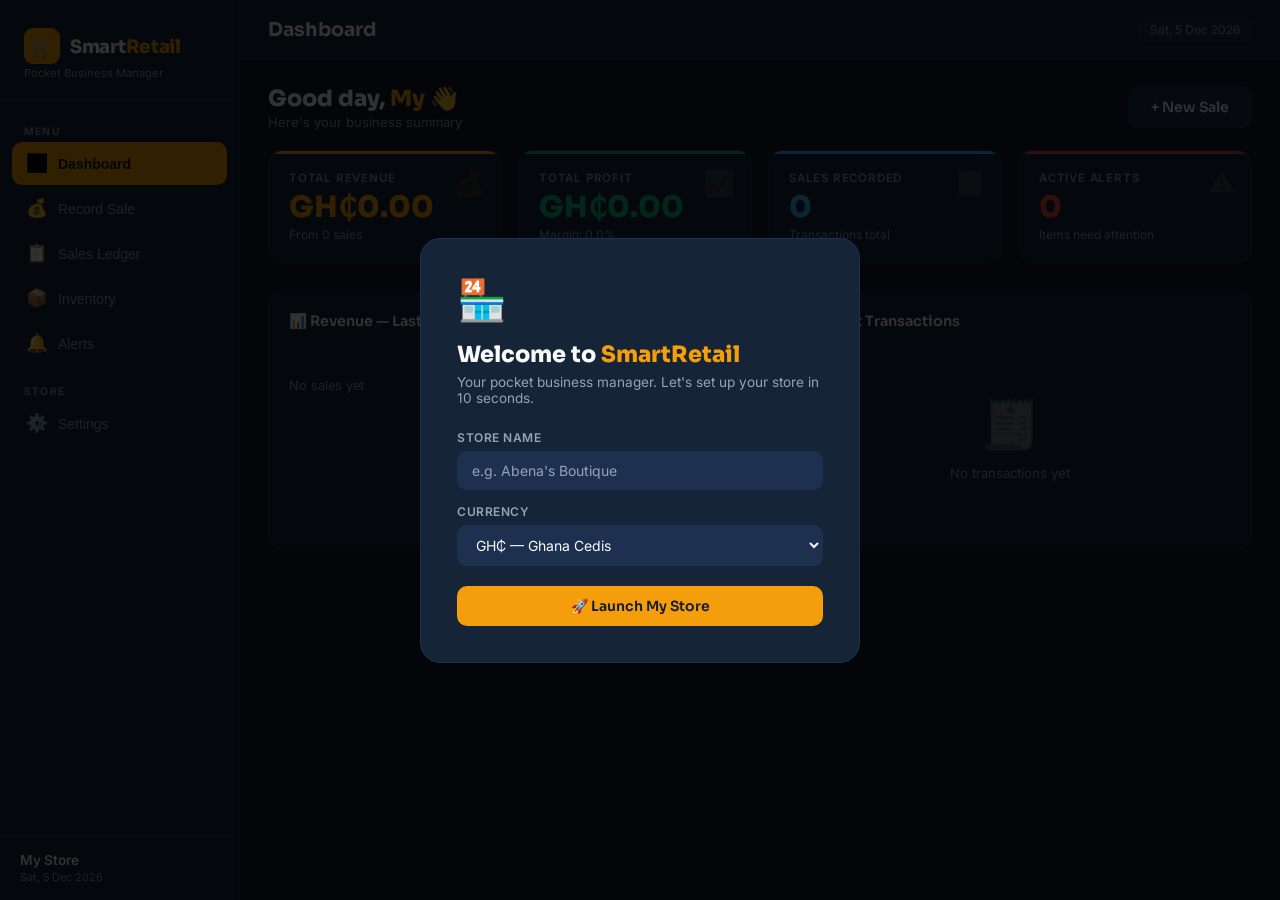
==== index.html @ a76d68d2 "first commit" ====
<!DOCTYPE html>
<html lang="en">
<head>
<meta charset="UTF-8"/>
<meta name="viewport" content="width=device-width, initial-scale=1.0"/>
<title>SmartRetail — Your Pocket Business Manager</title>
<link rel="preconnect" href="https://fonts.googleapis.com"/>
<link href="https://fonts.googleapis.com/css2?family=Sora:wght@400;600;700;800&family=Inter:wght@400;500;600&display=swap" rel="stylesheet"/>
<style>
  *,*::before,*::after{box-sizing:border-box;margin:0;padding:0}
  :root{
    --navy:#0F1B2D;
    --navy-2:#162438;
    --navy-3:#1E3050;
    --amber:#F59E0B;
    --amber-light:#FDE68A;
    --emerald:#10B981;
    --emerald-bg:#D1FAE5;
    --coral:#EF4444;
    --coral-bg:#FEE2E2;
    --sky:#38BDF8;
    --white:#F8FAFC;
    --muted:#94A3B8;
    --border:#1E3050;
    --card:#162438;
    --radius:14px;
    --shadow:0 4px 24px rgba(0,0,0,0.35);
    --transition:0.2s ease;
  }
  html{font-size:16px;scroll-behavior:smooth}
  body{
    background:var(--navy);
    color:var(--white);
    font-family:'Inter',sans-serif;
    display:flex;
    min-height:100vh;
    overflow-x:hidden;
  }

  /* ── SIDEBAR ── */
  #sidebar{
    width:240px;
    min-height:100vh;
    background:var(--navy-2);
    border-right:1px solid var(--border);
    display:flex;
    flex-direction:column;
    position:fixed;
    top:0;left:0;
    z-index:100;
    transition:transform var(--transition);
  }
  .brand{
    padding:28px 24px 20px;
    border-bottom:1px solid var(--border);
  }
  .brand-logo{
    display:flex;align-items:center;gap:10px;
  }
  .brand-icon{
    width:36px;height:36px;
    background:var(--amber);
    border-radius:9px;
    display:flex;align-items:center;justify-content:center;
    font-size:18px;
  }
  .brand-name{
    font-family:'Sora',sans-serif;
    font-weight:800;font-size:1.15rem;
    letter-spacing:-0.3px;
  }
  .brand-name span{color:var(--amber);}
  .brand-tagline{font-size:0.7rem;color:var(--muted);margin-top:2px;}

  nav{padding:16px 12px;flex:1;}
  .nav-label{
    font-size:0.65rem;font-weight:600;letter-spacing:1.2px;
    color:var(--muted);text-transform:uppercase;
    padding:8px 12px 4px;
  }
  .nav-item{
    display:flex;align-items:center;gap:12px;
    padding:11px 14px;border-radius:10px;
    font-size:0.875rem;font-weight:500;
    color:var(--muted);cursor:pointer;
    transition:background var(--transition),color var(--transition);
    margin-bottom:2px;
    border:none;background:none;width:100%;text-align:left;
  }
  .nav-item:hover{background:var(--navy-3);color:var(--white);}
  .nav-item.active{background:var(--amber);color:var(--navy);font-weight:600;}
  .nav-item.active .nav-icon{filter:brightness(0);}
  .nav-icon{font-size:1.1rem;width:20px;text-align:center;}

  .sidebar-footer{
    padding:16px 20px;border-top:1px solid var(--border);
    font-size:0.75rem;color:var(--muted);
  }
  .store-name-display{
    font-weight:600;color:var(--white);font-size:0.85rem;
    white-space:nowrap;overflow:hidden;text-overflow:ellipsis;
  }

  /* ── MAIN CONTENT ── */
  #main{
    margin-left:240px;
    flex:1;
    min-height:100vh;
    display:flex;flex-direction:column;
  }
  header{
    background:var(--navy-2);
    border-bottom:1px solid var(--border);
    padding:16px 28px;
    display:flex;align-items:center;justify-content:space-between;
    position:sticky;top:0;z-index:50;
  }
  .page-title{
    font-family:'Sora',sans-serif;
    font-size:1.2rem;font-weight:700;
  }
  .header-actions{display:flex;gap:12px;align-items:center;}
  .date-badge{
    background:var(--navy-3);border-radius:8px;
    padding:6px 12px;font-size:0.75rem;color:var(--muted);
  }
  #hamburger{display:none;background:none;border:none;cursor:pointer;color:var(--white);font-size:1.4rem;}

  main{padding:24px 28px;flex:1;}

  /* ── SECTIONS ── */
  .section{display:none;}
  .section.active{display:block;}

  /* ── DASHBOARD CARDS ── */
  .cards-grid{
    display:grid;
    grid-template-columns:repeat(auto-fit,minmax(200px,1fr));
    gap:16px;margin-bottom:28px;
  }
  .metric-card{
    background:var(--card);
    border:1px solid var(--border);
    border-radius:var(--radius);
    padding:20px;
    position:relative;overflow:hidden;
    transition:transform var(--transition),box-shadow var(--transition);
  }
  .metric-card:hover{transform:translateY(-2px);box-shadow:var(--shadow);}
  .metric-card::before{
    content:'';position:absolute;top:0;left:0;right:0;height:3px;
  }
  .metric-card.revenue::before{background:var(--amber);}
  .metric-card.profit::before{background:var(--emerald);}
  .metric-card.alerts::before{background:var(--coral);}
  .metric-card.sales-count::before{background:var(--sky);}
  .metric-label{
    font-size:0.72rem;font-weight:600;letter-spacing:0.8px;
    text-transform:uppercase;color:var(--muted);margin-bottom:8px;
  }
  .metric-value{
    font-family:'Sora',sans-serif;
    font-size:1.85rem;font-weight:800;
    line-height:1;margin-bottom:4px;
  }
  .metric-card.revenue .metric-value{color:var(--amber);}
  .metric-card.profit .metric-value{color:var(--emerald);}
  .metric-card.alerts .metric-value{color:var(--coral);}
  .metric-card.sales-count .metric-value{color:var(--sky);}
  .metric-sub{font-size:0.75rem;color:var(--muted);}
  .metric-icon{
    position:absolute;right:16px;top:16px;
    font-size:1.6rem;opacity:0.15;
  }

  /* Ticker animation */
  @keyframes countUp{from{transform:translateY(8px);opacity:0;}to{transform:translateY(0);opacity:1;}}
  .tick{animation:countUp 0.4s ease forwards;}

  /* ── QUICK STATS ROW ── */
  .stats-row{
    display:grid;grid-template-columns:1fr 1fr;gap:16px;margin-bottom:28px;
  }
  .chart-card{
    background:var(--card);border:1px solid var(--border);
    border-radius:var(--radius);padding:20px;
  }
  .chart-title{
    font-family:'Sora',sans-serif;font-size:0.9rem;font-weight:600;
    margin-bottom:16px;
  }

  /* Mini bar chart */
  .bar-chart{display:flex;align-items:flex-end;gap:6px;height:80px;}
  .bar{
    flex:1;border-radius:4px 4px 0 0;
    background:var(--amber);opacity:0.7;
    transition:height 0.5s ease,opacity var(--transition);
    min-height:4px;cursor:pointer;
    position:relative;
  }
  .bar:hover{opacity:1;}
  .bar-label{font-size:0.6rem;color:var(--muted);text-align:center;margin-top:4px;}

  /* Recent sales mini list */
  .recent-item{
    display:flex;justify-content:space-between;align-items:center;
    padding:8px 0;border-bottom:1px solid var(--border);
    font-size:0.82rem;
  }
  .recent-item:last-child{border-bottom:none;}
  .recent-name{font-weight:500;}
  .recent-profit{color:var(--emerald);font-weight:600;}
  .recent-time{color:var(--muted);font-size:0.72rem;}

  /* ── FORMS ── */
  .form-card{
    background:var(--card);border:1px solid var(--border);
    border-radius:var(--radius);padding:24px;
    margin-bottom:24px;
  }
  .form-card h2{
    font-family:'Sora',sans-serif;font-size:1rem;font-weight:700;
    margin-bottom:4px;
  }
  .form-card p.form-desc{color:var(--muted);font-size:0.8rem;margin-bottom:20px;}

  .form-grid{
    display:grid;grid-template-columns:repeat(auto-fit,minmax(180px,1fr));gap:14px;
  }
  .form-group{display:flex;flex-direction:column;gap:6px;}
  .form-group label{
    font-size:0.75rem;font-weight:600;color:var(--muted);
    text-transform:uppercase;letter-spacing:0.5px;
  }
  .form-group input,.form-group select{
    background:var(--navy-3);
    border:1px solid var(--border);
    border-radius:9px;
    padding:10px 14px;
    color:var(--white);
    font-family:'Inter',sans-serif;font-size:0.875rem;
    outline:none;
    transition:border-color var(--transition),box-shadow var(--transition);
  }
  .form-group input:focus,.form-group select:focus{
    border-color:var(--amber);
    box-shadow:0 0 0 3px rgba(245,158,11,0.15);
  }
  .form-group input::placeholder{color:var(--muted);}

  .profit-preview{
    background:var(--navy-3);border:1px dashed var(--border);
    border-radius:9px;padding:12px 16px;
    display:flex;gap:20px;flex-wrap:wrap;
    margin-top:14px;font-size:0.8rem;
  }
  .preview-item span{font-weight:700;color:var(--emerald);}
  .preview-item.loss span{color:var(--coral);}

  .btn{
    display:inline-flex;align-items:center;gap:8px;
    padding:11px 22px;border-radius:10px;
    font-family:'Sora',sans-serif;font-size:0.875rem;font-weight:600;
    cursor:pointer;border:none;transition:all var(--transition);
  }
  .btn-primary{background:var(--amber);color:var(--navy);}
  .btn-primary:hover{background:#FBBF24;transform:translateY(-1px);box-shadow:0 4px 16px rgba(245,158,11,0.4);}
  .btn-secondary{background:var(--navy-3);color:var(--white);border:1px solid var(--border);}
  .btn-secondary:hover{background:var(--border);}
  .btn-danger{background:transparent;color:var(--coral);border:1px solid var(--coral);padding:6px 12px;font-size:0.75rem;}
  .btn-danger:hover{background:var(--coral-bg);color:#B91C1C;}

  .form-actions{margin-top:18px;display:flex;gap:10px;flex-wrap:wrap;}

  /* ── SALES TABLE ── */
  .table-wrap{overflow-x:auto;border-radius:var(--radius);border:1px solid var(--border);}
  table{width:100%;border-collapse:collapse;font-size:0.82rem;}
  thead{background:var(--navy-3);}
  th{
    padding:12px 14px;text-align:left;
    font-size:0.7rem;font-weight:600;letter-spacing:0.8px;
    text-transform:uppercase;color:var(--muted);
    white-space:nowrap;
  }
  td{padding:11px 14px;border-top:1px solid var(--border);}
  tbody tr{transition:background var(--transition);}
  tbody tr:hover{background:var(--navy-3);}
  .badge{
    display:inline-flex;align-items:center;gap:4px;
    padding:3px 9px;border-radius:99px;font-size:0.7rem;font-weight:600;
  }
  .badge-profit{background:var(--emerald-bg);color:#065F46;}
  .badge-loss{background:var(--coral-bg);color:#991B1B;}
  .badge-low{background:var(--coral-bg);color:#991B1B;}
  .badge-ok{background:var(--emerald-bg);color:#065F46;}
  .badge-near{background:#FEF3C7;color:#92400E;}

  /* ── INVENTORY ── */
  .inventory-grid{
    display:grid;grid-template-columns:repeat(auto-fill,minmax(260px,1fr));
    gap:14px;
  }
  .inv-card{
    background:var(--card);border:1px solid var(--border);
    border-radius:var(--radius);padding:18px;
    transition:transform var(--transition),box-shadow var(--transition);
    position:relative;
  }
  .inv-card:hover{transform:translateY(-2px);box-shadow:var(--shadow);}
  .inv-card.low-stock{border-color:var(--coral);background:#1A1215;}
  .inv-card.near-expiry{border-color:#F59E0B;background:#1A1610;}
  .inv-header{display:flex;justify-content:space-between;align-items:flex-start;margin-bottom:12px;}
  .inv-name{font-family:'Sora',sans-serif;font-weight:700;font-size:0.95rem;}
  .inv-category{
    font-size:0.68rem;color:var(--muted);background:var(--navy-3);
    padding:2px 8px;border-radius:99px;margin-top:3px;display:inline-block;
  }
  .inv-stats{display:grid;grid-template-columns:1fr 1fr;gap:8px;margin-bottom:12px;}
  .inv-stat{background:var(--navy-3);border-radius:8px;padding:8px 10px;}
  .inv-stat-label{font-size:0.65rem;color:var(--muted);margin-bottom:2px;}
  .inv-stat-value{font-weight:600;font-size:0.88rem;}
  .stock-bar-wrap{margin-bottom:10px;}
  .stock-bar-label{display:flex;justify-content:space-between;font-size:0.7rem;color:var(--muted);margin-bottom:4px;}
  .stock-bar-bg{background:var(--navy-3);border-radius:99px;height:6px;overflow:hidden;}
  .stock-bar-fill{height:100%;border-radius:99px;transition:width 0.5s ease;}
  .inv-actions{display:flex;gap:8px;margin-top:8px;}
  .btn-restock{
    flex:1;padding:7px;border-radius:8px;
    background:var(--navy-3);border:1px solid var(--border);
    color:var(--white);font-size:0.78rem;font-weight:600;
    cursor:pointer;transition:background var(--transition);font-family:'Inter',sans-serif;
  }
  .btn-restock:hover{background:var(--amber);color:var(--navy);}

  /* ── ALERTS SECTION ── */
  .alert-item{
    display:flex;align-items:flex-start;gap:14px;
    background:var(--card);border:1px solid var(--border);
    border-radius:var(--radius);padding:16px;margin-bottom:10px;
    border-left:4px solid var(--coral);
    transition:transform var(--transition);
  }
  .alert-item:hover{transform:translateX(4px);}
  .alert-item.warning{border-left-color:var(--amber);}
  .alert-icon{font-size:1.4rem;margin-top:2px;}
  .alert-title{font-weight:600;font-size:0.9rem;margin-bottom:2px;}
  .alert-desc{font-size:0.8rem;color:var(--muted);}
  .alert-time{font-size:0.7rem;color:var(--muted);margin-top:4px;}

  /* ── EMPTY STATES ── */
  .empty{
    text-align:center;padding:48px 20px;color:var(--muted);
  }
  .empty-icon{font-size:3rem;margin-bottom:12px;opacity:0.4;}
  .empty-title{font-family:'Sora',sans-serif;font-size:1rem;font-weight:600;color:var(--white);margin-bottom:6px;}
  .empty-desc{font-size:0.82rem;}

  /* ── TOAST ── */
  #toast{
    position:fixed;bottom:24px;right:24px;z-index:999;
    display:flex;flex-direction:column;gap:8px;
  }
  .toast-item{
    background:var(--navy-2);border:1px solid var(--border);
    border-radius:10px;padding:12px 18px;
    display:flex;align-items:center;gap:10px;
    font-size:0.82rem;box-shadow:var(--shadow);
    animation:slideIn 0.3s ease;
    min-width:260px;
  }
  .toast-item.success{border-left:3px solid var(--emerald);}
  .toast-item.error{border-left:3px solid var(--coral);}
  .toast-item.warn{border-left:3px solid var(--amber);}
  @keyframes slideIn{from{transform:translateX(100%);opacity:0;}to{transform:translateX(0);opacity:1;}}
  @keyframes fadeOut{from{opacity:1;}to{opacity:0;transform:translateX(100%);}}

  /* ── SETTINGS ── */
  .settings-group{
    background:var(--card);border:1px solid var(--border);
    border-radius:var(--radius);padding:20px;margin-bottom:16px;
  }
  .settings-group h3{
    font-family:'Sora',sans-serif;font-weight:600;font-size:0.9rem;
    margin-bottom:14px;padding-bottom:10px;border-bottom:1px solid var(--border);
  }

  /* Section title */
  .section-header{
    display:flex;justify-content:space-between;align-items:center;
    margin-bottom:20px;
  }
  .section-title{
    font-family:'Sora',sans-serif;font-size:1.4rem;font-weight:800;
  }
  .section-title span{color:var(--amber);}

  /* ── MOBILE NAV ── */
  #mobile-nav{
    display:none;
    position:fixed;bottom:0;left:0;right:0;
    background:var(--navy-2);border-top:1px solid var(--border);
    z-index:100;
    flex-direction:row;
    padding:8px 0 env(safe-area-inset-bottom,8px);
  }
  .mobile-nav-item{
    flex:1;display:flex;flex-direction:column;align-items:center;
    gap:3px;padding:6px 4px;cursor:pointer;
    color:var(--muted);font-size:0.6rem;font-weight:600;
    text-transform:uppercase;letter-spacing:0.5px;
    transition:color var(--transition);border:none;background:none;
  }
  .mobile-nav-item .m-icon{font-size:1.2rem;}
  .mobile-nav-item.active{color:var(--amber);}

  /* ── OVERLAY ── */
  #overlay{
    display:none;position:fixed;inset:0;
    background:rgba(0,0,0,0.6);z-index:90;
  }

  /* ── RESPONSIVE ── */
  @media(max-width:768px){
    #sidebar{transform:translateX(-100%);}
    #sidebar.open{transform:translateX(0);}
    #main{margin-left:0;}
    header{padding:14px 16px;}
    main{padding:16px;padding-bottom:80px;}
    #hamburger{display:block;}
    #mobile-nav{display:flex;}
    .stats-row{grid-template-columns:1fr;}
    .cards-grid{grid-template-columns:1fr 1fr;}
    #overlay.show{display:block;}
  }
  @media(max-width:480px){
    .cards-grid{grid-template-columns:1fr;}
  }

  /* Store setup modal */
  #setup-modal{
    display:none;position:fixed;inset:0;
    background:rgba(0,0,0,0.8);z-index:200;
    align-items:center;justify-content:center;
  }
  #setup-modal.show{display:flex;}
  .modal-box{
    background:var(--navy-2);border:1px solid var(--border);
    border-radius:20px;padding:36px;max-width:440px;width:90%;
  }
  .modal-box h2{
    font-family:'Sora',sans-serif;font-size:1.4rem;font-weight:800;
    margin-bottom:6px;
  }
  .modal-box p{color:var(--muted);font-size:0.85rem;margin-bottom:24px;}
  .modal-logo{font-size:2.5rem;margin-bottom:16px;}
</style>
</head>
<body>

<!-- SETUP MODAL -->
<div id="setup-modal" class="show" role="dialog" aria-modal="true" aria-labelledby="setup-title">
  <div class="modal-box">
    <div class="modal-logo">🏪</div>
    <h2 id="setup-title">Welcome to <span style="color:var(--amber)">SmartRetail</span></h2>
    <p>Your pocket business manager. Let's set up your store in 10 seconds.</p>
    <div class="form-group" style="margin-bottom:14px;">
      <label for="store-name-input">Store Name</label>
      <input type="text" id="store-name-input" placeholder="e.g. Abena's Boutique" maxlength="40"/>
    </div>
    <div class="form-group" style="margin-bottom:20px;">
      <label for="currency-select">Currency</label>
      <select id="currency-select">
        <option value="GH₵">GH₵ — Ghana Cedis</option>
        <option value="₦">₦ — Nigerian Naira</option>
        <option value="KES">KES — Kenyan Shilling</option>
        <option value="R">R — South African Rand</option>
        <option value="$">$ — US Dollar</option>
        <option value="€">€ — Euro</option>
        <option value="£">£ — British Pound</option>
      </select>
    </div>
    <button class="btn btn-primary" onclick="setupStore()" style="width:100%;justify-content:center;">
      🚀 Launch My Store
    </button>
  </div>
</div>

<!-- SIDEBAR -->
<aside id="sidebar" role="navigation" aria-label="Main navigation">
  <div class="brand">
    <div class="brand-logo">
      <div class="brand-icon">🛒</div>
      <div>
        <div class="brand-name">Smart<span>Retail</span></div>
      </div>
    </div>
    <div class="brand-tagline">Pocket Business Manager</div>
  </div>
  <nav>
    <div class="nav-label">Menu</div>
    <button class="nav-item active" onclick="showSection('dashboard',this)">
      <span class="nav-icon">📊</span> Dashboard
    </button>
    <button class="nav-item" onclick="showSection('sales',this)">
      <span class="nav-icon">💰</span> Record Sale
    </button>
    <button class="nav-item" onclick="showSection('ledger',this)">
      <span class="nav-icon">📋</span> Sales Ledger
    </button>
    <button class="nav-item" onclick="showSection('inventory',this)">
      <span class="nav-icon">📦</span> Inventory
    </button>
    <button class="nav-item" onclick="showSection('alerts',this)">
      <span class="nav-icon">🔔</span> Alerts <span id="alert-badge" style="margin-left:auto;background:var(--coral);color:#fff;font-size:0.65rem;padding:1px 6px;border-radius:99px;display:none;"></span>
    </button>
    <div class="nav-label" style="margin-top:12px;">Store</div>
    <button class="nav-item" onclick="showSection('settings',this)">
      <span class="nav-icon">⚙️</span> Settings
    </button>
  </nav>
  <div class="sidebar-footer">
    <div class="store-name-display" id="sidebar-store-name">My Store</div>
    <div style="font-size:0.68rem;margin-top:2px;" id="sidebar-date"></div>
  </div>
</aside>

<!-- OVERLAY (mobile) -->
<div id="overlay" onclick="closeSidebar()"></div>

<!-- MAIN -->
<div id="main">
  <header>
    <div style="display:flex;align-items:center;gap:14px;">
      <button id="hamburger" onclick="toggleSidebar()" aria-label="Toggle menu">☰</button>
      <div class="page-title" id="page-title">Dashboard</div>
    </div>
    <div class="header-actions">
      <div class="date-badge" id="header-date"></div>
    </div>
  </header>

  <main>

    <!-- ═══ DASHBOARD ═══ -->
    <section id="sec-dashboard" class="section active">
      <div class="section-header">
        <div>
          <div class="section-title">Good day, <span id="greeting-name">Boss</span> 👋</div>
          <div style="color:var(--muted);font-size:0.82rem;margin-top:2px;">Here's your business summary</div>
        </div>
        <button class="btn btn-secondary" onclick="showSection('sales',document.querySelector('[onclick*=sales]'))">+ New Sale</button>
      </div>

      <div class="cards-grid">
        <div class="metric-card revenue">
          <div class="metric-icon">💰</div>
          <div class="metric-label">Total Revenue</div>
          <div class="metric-value" id="dash-revenue">GH₵0.00</div>
          <div class="metric-sub" id="dash-revenue-sub">From 0 sales today</div>
        </div>
        <div class="metric-card profit">
          <div class="metric-icon">📈</div>
          <div class="metric-label">Total Profit</div>
          <div class="metric-value" id="dash-profit">GH₵0.00</div>
          <div class="metric-sub" id="dash-profit-sub">Margin: 0%</div>
        </div>
        <div class="metric-card sales-count">
          <div class="metric-icon">🧾</div>
          <div class="metric-label">Sales Recorded</div>
          <div class="metric-value" id="dash-sales-count">0</div>
          <div class="metric-sub">Transactions total</div>
        </div>
        <div class="metric-card alerts">
          <div class="metric-icon">⚠️</div>
          <div class="metric-label">Active Alerts</div>
          <div class="metric-value" id="dash-alerts-count">0</div>
          <div class="metric-sub">Items need attention</div>
        </div>
      </div>

      <div class="stats-row">
        <div class="chart-card">
          <div class="chart-title">📊 Revenue — Last 7 Sales</div>
          <div class="bar-chart" id="mini-chart">
            <div style="color:var(--muted);font-size:0.8rem;align-self:center;">No sales yet</div>
          </div>
          <div id="mini-chart-labels" style="display:flex;gap:6px;margin-top:4px;"></div>
        </div>
        <div class="chart-card">
          <div class="chart-title">🕐 Recent Transactions</div>
          <div id="recent-list">
            <div class="empty"><div class="empty-icon">🧾</div><div class="empty-desc">No transactions yet</div></div>
          </div>
        </div>
      </div>
    </section>

    <!-- ═══ RECORD SALE ═══ -->
    <section id="sec-sales" class="section">
      <div class="section-header">
        <div class="section-title">Record a <span>Sale</span></div>
      </div>

      <div class="form-card">
        <h2>New Sale Entry</h2>
        <p class="form-desc">Fill in the details below. Profit is calculated automatically.</p>
        <div class="form-grid">
          <div class="form-group">
            <label for="s-product">Product Name *</label>
            <input type="text" id="s-product" placeholder="e.g. Men's Polo Shirt"/>
          </div>
          <div class="form-group">
            <label for="s-category">Category</label>
            <select id="s-category">
              <option value="General">General</option>
              <option value="Clothing">Clothing</option>
              <option value="Food & Drinks">Food & Drinks</option>
              <option value="Electronics">Electronics</option>
              <option value="Beauty">Beauty</option>
              <option value="Household">Household</option>
              <option value="Accessories">Accessories</option>
              <option value="Other">Other</option>
            </select>
          </div>
          <div class="form-group">
            <label for="s-qty">Quantity Sold *</label>
            <input type="number" id="s-qty" placeholder="e.g. 2" min="1"/>
          </div>
          <div class="form-group">
            <label for="s-cost">Unit Cost Price *</label>
            <input type="number" id="s-cost" placeholder="What you paid" min="0" step="0.01" oninput="updatePreview()"/>
          </div>
          <div class="form-group">
            <label for="s-sell">Unit Selling Price *</label>
            <input type="number" id="s-sell" placeholder="What customer pays" min="0" step="0.01" oninput="updatePreview()"/>
          </div>
          <div class="form-group">
            <label for="s-customer">Customer (optional)</label>
            <input type="text" id="s-customer" placeholder="e.g. Walk-in / Kofi A."/>
          </div>
        </div>

        <div class="profit-preview" id="profit-preview">
          <div class="preview-item">Revenue: <span id="prev-revenue">—</span></div>
          <div class="preview-item">Cost: <span id="prev-cost" style="color:var(--coral)">—</span></div>
          <div class="preview-item" id="prev-profit-wrap">Profit: <span id="prev-profit">—</span></div>
          <div class="preview-item">Margin: <span id="prev-margin">—</span></div>
        </div>

        <div class="form-actions">
          <button class="btn btn-primary" onclick="recordSale()">💾 Record Sale</button>
          <button class="btn btn-secondary" onclick="clearSaleForm()">Clear</button>
        </div>
      </div>
    </section>

    <!-- ═══ LEDGER ═══ -->
    <section id="sec-ledger" class="section">
      <div class="section-header">
        <div class="section-title">Sales <span>Ledger</span></div>
        <div style="display:flex;gap:8px;">
          <button class="btn btn-secondary" onclick="exportCSV()" style="font-size:0.78rem;padding:8px 14px;">⬇ Export CSV</button>
          <button class="btn btn-danger" onclick="clearAllSales()">🗑 Clear All</button>
        </div>
      </div>
      <div class="table-wrap">
        <table>
          <thead>
            <tr>
              <th>#</th>
              <th>Product</th>
              <th>Category</th>
              <th>Qty</th>
              <th>Unit Cost</th>
              <th>Sell Price</th>
              <th>Revenue</th>
              <th>Profit</th>
              <th>Customer</th>
              <th>Date & Time</th>
              <th></th>
            </tr>
          </thead>
          <tbody id="ledger-body">
            <tr><td colspan="11"><div class="empty"><div class="empty-icon">📋</div><div class="empty-title">No sales yet</div><div class="empty-desc">Record your first sale to see it here.</div></div></td></tr>
          </tbody>
        </table>
      </div>
    </section>

    <!-- ═══ INVENTORY ═══ -->
    <section id="sec-inventory" class="section">
      <div class="section-header">
        <div class="section-title">Inventory <span>Manager</span></div>
      </div>

      <div class="form-card">
        <h2>Add / Update Item</h2>
        <p class="form-desc">Track your stock levels and get alerts when items run low.</p>
        <div class="form-grid">
          <div class="form-group">
            <label for="i-name">Product Name *</label>
            <input type="text" id="i-name" placeholder="e.g. Ankara Fabric"/>
          </div>
          <div class="form-group">
            <label for="i-category">Category</label>
            <select id="i-category">
              <option value="General">General</option>
              <option value="Clothing">Clothing</option>
              <option value="Food & Drinks">Food & Drinks</option>
              <option value="Electronics">Electronics</option>
              <option value="Beauty">Beauty</option>
              <option value="Household">Household</option>
              <option value="Accessories">Accessories</option>
              <option value="Other">Other</option>
            </select>
          </div>
          <div class="form-group">
            <label for="i-qty">Current Stock (units) *</label>
            <input type="number" id="i-qty" placeholder="e.g. 50" min="0"/>
          </div>
          <div class="form-group">
            <label for="i-threshold">Low Stock Alert At *</label>
            <input type="number" id="i-threshold" placeholder="e.g. 5" min="1"/>
          </div>
          <div class="form-group">
            <label for="i-cost">Cost Price</label>
            <input type="number" id="i-cost" placeholder="Per unit" min="0" step="0.01"/>
          </div>
          <div class="form-group">
            <label for="i-expiry">Expiry Date (optional)</label>
            <input type="date" id="i-expiry"/>
          </div>
        </div>
        <div class="form-actions">
          <button class="btn btn-primary" onclick="addInventoryItem()">📦 Add to Inventory</button>
          <button class="btn btn-secondary" onclick="clearInvForm()">Clear</button>
        </div>
      </div>

      <div class="section-header" style="margin-top:4px;">
        <div style="font-size:0.85rem;color:var(--muted);" id="inv-count-label">0 items tracked</div>
        <div style="display:flex;gap:8px;">
          <button class="btn btn-secondary" style="font-size:0.75rem;padding:7px 12px;" onclick="filterInv('all')">All</button>
          <button class="btn btn-secondary" style="font-size:0.75rem;padding:7px 12px;" onclick="filterInv('low')">⚠ Low Stock</button>
        </div>
      </div>

      <div class="inventory-grid" id="inventory-grid">
        <div class="empty" style="grid-column:1/-1">
          <div class="empty-icon">📦</div>
          <div class="empty-title">Inventory is empty</div>
          <div class="empty-desc">Add your first product above.</div>
        </div>
      </div>
    </section>

    <!-- ═══ ALERTS ═══ -->
    <section id="sec-alerts" class="section">
      <div class="section-header">
        <div class="section-title">Smart <span>Alerts</span></div>
        <button class="btn btn-secondary" style="font-size:0.78rem;padding:8px 14px;" onclick="dismissAllAlerts()">Dismiss All</button>
      </div>
      <div id="alerts-list">
        <div class="empty">
          <div class="empty-icon">✅</div>
          <div class="empty-title">All Clear!</div>
          <div class="empty-desc">No alerts right now. Your inventory is healthy.</div>
        </div>
      </div>
    </section>

    <!-- ═══ SETTINGS ═══ -->
    <section id="sec-settings" class="section">
      <div class="section-header">
        <div class="section-title">Store <span>Settings</span></div>
      </div>
      <div class="settings-group">
        <h3>🏪 Store Profile</h3>
        <div class="form-grid">
          <div class="form-group">
            <label for="set-store-name">Store Name</label>
            <input type="text" id="set-store-name" placeholder="Your Store Name"/>
          </div>
          <div class="form-group">
            <label for="set-currency">Currency</label>
            <select id="set-currency">
              <option value="GH₵">GH₵ — Ghana Cedis</option>
              <option value="₦">₦ — Nigerian Naira</option>
              <option value="KES">KES — Kenyan Shilling</option>
              <option value="R">R — South African Rand</option>
              <option value="$">$ — US Dollar</option>
              <option value="€">€ — Euro</option>
              <option value="£">£ — British Pound</option>
            </select>
          </div>
        </div>
        <div class="form-actions">
          <button class="btn btn-primary" onclick="saveSettings()">Save Settings</button>
        </div>
      </div>
      <div class="settings-group">
        <h3>⚠️ Danger Zone</h3>
        <p style="font-size:0.82rem;color:var(--muted);margin-bottom:14px;">These actions cannot be undone.</p>
        <div style="display:flex;gap:10px;flex-wrap:wrap;">
          <button class="btn btn-danger" onclick="clearAllSales()">🗑 Delete All Sales</button>
          <button class="btn btn-danger" onclick="clearAllInventory()">🗑 Delete All Inventory</button>
          <button class="btn btn-danger" onclick="resetAll()">💣 Full Reset</button>
        </div>
      </div>
      <div class="settings-group">
        <h3>ℹ️ About SmartRetail</h3>
        <p style="font-size:0.82rem;color:var(--muted);">SmartRetail v1.0 — Built for African entrepreneurs. All data stored locally on your device using browser localStorage. No internet required after first load.</p>
      </div>
    </section>

  </main>
</div>

<!-- MOBILE NAV -->
<nav id="mobile-nav" aria-label="Mobile navigation">
  <button class="mobile-nav-item active" onclick="showSection('dashboard',this);setMobileActive(this)">
    <span class="m-icon">📊</span>Home
  </button>
  <button class="mobile-nav-item" onclick="showSection('sales',this);setMobileActive(this)">
    <span class="m-icon">💰</span>Sale
  </button>
  <button class="mobile-nav-item" onclick="showSection('inventory',this);setMobileActive(this)">
    <span class="m-icon">📦</span>Stock
  </button>
  <button class="mobile-nav-item" onclick="showSection('alerts',this);setMobileActive(this)">
    <span class="m-icon">🔔</span>Alerts
  </button>
  <button class="mobile-nav-item" onclick="showSection('settings',this);setMobileActive(this)">
    <span class="m-icon">⚙️</span>Settings
  </button>
</nav>

<!-- TOAST CONTAINER -->
<div id="toast" aria-live="polite"></div>

<script>
// ═══════════════════════════════════════════════
//  STATE
// ═══════════════════════════════════════════════
let sales = [];
let inventory = [];
let settings = { storeName:'My Store', currency:'GH₵' };
let dismissedAlerts = [];

// ═══════════════════════════════════════════════
//  INIT
// ═══════════════════════════════════════════════
function init(){
  const saved = localStorage.getItem('smartretail_settings');
  if(saved){
    settings = JSON.parse(saved);
    document.getElementById('setup-modal').classList.remove('show');
  }
  const savedSales = localStorage.getItem('smartretail_sales');
  if(savedSales) sales = JSON.parse(savedSales);
  const savedInv = localStorage.getItem('smartretail_inventory');
  if(savedInv) inventory = JSON.parse(savedInv);
  const savedDA = localStorage.getItem('smartretail_dismissed');
  if(savedDA) dismissedAlerts = JSON.parse(savedDA);

  updateDateDisplay();
  applySettings();
  refreshDashboard();
  renderLedger();
  renderInventory();
  renderAlerts();
}

function updateDateDisplay(){
  const now = new Date();
  const opts = {weekday:'short',year:'numeric',month:'short',day:'numeric'};
  const str = now.toLocaleDateString('en-GB',opts);
  document.getElementById('header-date').textContent = str;
  document.getElementById('sidebar-date').textContent = str;
}

function applySettings(){
  document.getElementById('sidebar-store-name').textContent = settings.storeName;
  document.getElementById('greeting-name').textContent = settings.storeName.split(' ')[0];
  document.getElementById('set-store-name').value = settings.storeName;
  document.getElementById('set-currency').value = settings.currency;
}

// ═══════════════════════════════════════════════
//  SETUP
// ═══════════════════════════════════════════════
function setupStore(){
  const name = document.getElementById('store-name-input').value.trim();
  const curr = document.getElementById('currency-select').value;
  if(!name){ toast('Please enter your store name','error'); return; }
  settings = { storeName: name, currency: curr };
  saveSettings(true);
  document.getElementById('setup-modal').classList.remove('show');
  applySettings();
  refreshDashboard();
  toast(`Welcome to SmartRetail, ${name}! 🎉`,'success');
}

// ═══════════════════════════════════════════════
//  NAVIGATION
// ═══════════════════════════════════════════════
const sectionNames = {
  dashboard:'Dashboard',sales:'Record Sale',ledger:'Sales Ledger',
  inventory:'Inventory',alerts:'Alerts',settings:'Settings'
};

function showSection(id, btn){
  document.querySelectorAll('.section').forEach(s=>s.classList.remove('active'));
  document.getElementById('sec-'+id).classList.add('active');
  document.querySelectorAll('#sidebar .nav-item').forEach(i=>i.classList.remove('active'));
  document.getElementById('page-title').textContent = sectionNames[id]||id;
  // highlight sidebar
  const sidebtns = document.querySelectorAll('#sidebar .nav-item');
  sidebtns.forEach(b=>{
    if(b.getAttribute('onclick')&&b.getAttribute('onclick').includes("'"+id+"'")) b.classList.add('active');
  });
  closeSidebar();
  if(id==='ledger') renderLedger();
  if(id==='alerts') renderAlerts();
}

function setMobileActive(btn){
  document.querySelectorAll('.mobile-nav-item').forEach(b=>b.classList.remove('active'));
  btn.classList.add('active');
}

function toggleSidebar(){
  document.getElementById('sidebar').classList.toggle('open');
  document.getElementById('overlay').classList.toggle('show');
}
function closeSidebar(){
  document.getElementById('sidebar').classList.remove('open');
  document.getElementById('overlay').classList.remove('show');
}

// ═══════════════════════════════════════════════
//  SALES
// ═══════════════════════════════════════════════
function recordSale(){
  const product = document.getElementById('s-product').value.trim();
  const category = document.getElementById('s-category').value;
  const qty = parseFloat(document.getElementById('s-qty').value);
  const cost = parseFloat(document.getElementById('s-cost').value);
  const sell = parseFloat(document.getElementById('s-sell').value);
  const customer = document.getElementById('s-customer').value.trim()||'Walk-in';

  if(!product){ toast('Please enter a product name','error'); return; }
  if(!qty||qty<1){ toast('Quantity must be at least 1','error'); return; }
  if(isNaN(cost)||cost<0){ toast('Enter a valid cost price','error'); return; }
  if(isNaN(sell)||sell<0){ toast('Enter a valid selling price','error'); return; }

  const revenue = sell * qty;
  const totalCost = cost * qty;
  const profit = revenue - totalCost;

  const sale = {
    id: Date.now(),
    product, category, qty, cost, sell, revenue, totalCost, profit, customer,
    timestamp: new Date().toISOString()
  };

  sales.unshift(sale);
  saveData();

  // Deduct from inventory if tracked
  const invIdx = inventory.findIndex(i=>i.name.toLowerCase()===product.toLowerCase());
  if(invIdx>-1){
    inventory[invIdx].qty = Math.max(0, inventory[invIdx].qty - qty);
    saveData();
  }

  clearSaleForm();
  refreshDashboard();
  renderAlerts();

  const sym = settings.currency;
  toast(`Sale recorded! Revenue: ${sym}${revenue.toFixed(2)} | Profit: ${sym}${profit.toFixed(2)}`,'success');
  showSection('dashboard', null);
}

function updatePreview(){
  const qty = parseFloat(document.getElementById('s-qty').value)||1;
  const cost = parseFloat(document.getElementById('s-cost').value)||0;
  const sell = parseFloat(document.getElementById('s-sell').value)||0;
  const sym = settings.currency;
  const revenue = sell*qty;
  const totalCost = cost*qty;
  const profit = revenue - totalCost;
  const margin = revenue>0?((profit/revenue)*100):0;

  document.getElementById('prev-revenue').textContent = sym+revenue.toFixed(2);
  document.getElementById('prev-cost').textContent = sym+totalCost.toFixed(2);
  document.getElementById('prev-profit').textContent = sym+profit.toFixed(2);
  document.getElementById('prev-profit').style.color = profit>=0?'var(--emerald)':'var(--coral)';
  document.getElementById('prev-margin').textContent = margin.toFixed(1)+'%';
  document.getElementById('prev-margin').style.color = margin>=0?'var(--emerald)':'var(--coral)';
}

function clearSaleForm(){
  ['s-product','s-qty','s-cost','s-sell','s-customer'].forEach(id=>{
    document.getElementById(id).value='';
  });
  document.getElementById('s-category').value='General';
  document.getElementById('prev-revenue').textContent='—';
  document.getElementById('prev-cost').textContent='—';
  document.getElementById('prev-profit').textContent='—';
  document.getElementById('prev-margin').textContent='—';
}

// ═══════════════════════════════════════════════
//  DASHBOARD
// ═══════════════════════════════════════════════
function refreshDashboard(){
  const sym = settings.currency;
  const totalRev = sales.reduce((a,s)=>a+s.revenue,0);
  const totalProfit = sales.reduce((a,s)=>a+s.profit,0);
  const margin = totalRev>0?(totalProfit/totalRev*100):0;
  const alertCount = getAlerts().length;

  animateValue('dash-revenue', sym+totalRev.toFixed(2));
  animateValue('dash-profit', sym+totalProfit.toFixed(2));
  animateValue('dash-sales-count', sales.length);
  animateValue('dash-alerts-count', alertCount);

  document.getElementById('dash-revenue-sub').textContent = `From ${sales.length} sale${sales.length!==1?'s':''}`;
  document.getElementById('dash-profit-sub').textContent = `Margin: ${margin.toFixed(1)}%`;

  // Alert badge
  const badge = document.getElementById('alert-badge');
  if(alertCount>0){ badge.style.display='inline'; badge.textContent=alertCount; }
  else { badge.style.display='none'; }

  renderMiniChart();
  renderRecentList();
}

function animateValue(id, val){
  const el = document.getElementById(id);
  el.classList.remove('tick');
  void el.offsetWidth;
  el.textContent = val;
  el.classList.add('tick');
}

function renderMiniChart(){
  const chart = document.getElementById('mini-chart');
  const labels = document.getElementById('mini-chart-labels');
  const last7 = sales.slice(0,7).reverse();
  if(last7.length===0){
    chart.innerHTML='<div style="color:var(--muted);font-size:0.8rem;align-self:center;">No sales yet</div>';
    labels.innerHTML='';
    return;
  }
  const maxRev = Math.max(...last7.map(s=>s.revenue));
  chart.innerHTML='';
  labels.innerHTML='';
  last7.forEach((s,i)=>{
    const pct = maxRev>0?(s.revenue/maxRev*100):10;
    const bar = document.createElement('div');
    bar.className='bar';
    bar.style.height=pct+'%';
    bar.style.background = s.profit>=0?'var(--amber)':'var(--coral)';
    bar.title=`${s.product}: ${settings.currency}${s.revenue.toFixed(2)}`;
    chart.appendChild(bar);
    const lbl = document.createElement('div');
    lbl.className='bar-label';
    lbl.style.flex='1';
    lbl.style.fontSize='0.6rem';
    lbl.style.color='var(--muted)';
    lbl.style.textAlign='center';
    lbl.textContent=s.product.slice(0,4);
    labels.appendChild(lbl);
  });
}

function renderRecentList(){
  const el = document.getElementById('recent-list');
  const sym = settings.currency;
  if(sales.length===0){
    el.innerHTML='<div class="empty"><div class="empty-icon">🧾</div><div class="empty-desc">No transactions yet</div></div>';
    return;
  }
  el.innerHTML = sales.slice(0,5).map(s=>{
    const d = new Date(s.timestamp);
    const time = d.toLocaleTimeString([],{hour:'2-digit',minute:'2-digit'});
    return `<div class="recent-item">
      <div><div class="recent-name">${esc(s.product)}</div><div class="recent-time">${time} · ${s.qty} unit${s.qty!==1?'s':''}</div></div>
      <div class="recent-profit" style="color:${s.profit>=0?'var(--emerald)':'var(--coral)'}">${sym}${s.profit.toFixed(2)}</div>
    </div>`;
  }).join('');
}

// ═══════════════════════════════════════════════
//  LEDGER
// ═══════════════════════════════════════════════
function renderLedger(){
  const tbody = document.getElementById('ledger-body');
  const sym = settings.currency;
  if(sales.length===0){
    tbody.innerHTML='<tr><td colspan="11"><div class="empty"><div class="empty-icon">📋</div><div class="empty-title">No sales yet</div><div class="empty-desc">Record your first sale to see it here.</div></div></td></tr>';
    return;
  }
  tbody.innerHTML = sales.map((s,i)=>{
    const d = new Date(s.timestamp);
    const dateStr = d.toLocaleDateString('en-GB',{day:'2-digit',month:'short'});
    const timeStr = d.toLocaleTimeString([],{hour:'2-digit',minute:'2-digit'});
    const profClass = s.profit>=0?'badge-profit':'badge-loss';
    return `<tr>
      <td style="color:var(--muted)">${sales.length-i}</td>
      <td><strong>${esc(s.product)}</strong></td>
      <td><span style="font-size:0.72rem;color:var(--muted)">${esc(s.category)}</span></td>
      <td>${s.qty}</td>
      <td>${sym}${s.cost.toFixed(2)}</td>
      <td>${sym}${s.sell.toFixed(2)}</td>
      <td style="color:var(--amber);font-weight:600">${sym}${s.revenue.toFixed(2)}</td>
      <td><span class="badge ${profClass}">${s.profit>=0?'▲':'▼'} ${sym}${Math.abs(s.profit).toFixed(2)}</span></td>
      <td style="color:var(--muted)">${esc(s.customer)}</td>
      <td style="color:var(--muted);white-space:nowrap">${dateStr} ${timeStr}</td>
      <td><button class="btn btn-danger" onclick="deleteSale(${s.id})">✕</button></td>
    </tr>`;
  }).join('');
}

function deleteSale(id){
  sales = sales.filter(s=>s.id!==id);
  saveData(); refreshDashboard(); renderLedger(); renderAlerts();
  toast('Sale removed','warn');
}

function clearAllSales(){
  if(!confirm('Delete ALL sales records? This cannot be undone.')) return;
  sales=[];saveData();refreshDashboard();renderLedger();renderAlerts();
  toast('All sales cleared','warn');
}

function exportCSV(){
  if(sales.length===0){ toast('No sales to export','error'); return; }
  const sym = settings.currency;
  const header = ['#','Product','Category','Qty','Unit Cost','Sell Price','Revenue','Profit','Customer','Date'].join(',');
  const rows = sales.map((s,i)=>[
    sales.length-i, `"${s.product}"`, `"${s.category}"`, s.qty,
    s.cost.toFixed(2), s.sell.toFixed(2), s.revenue.toFixed(2),
    s.profit.toFixed(2), `"${s.customer}"`,
    new Date(s.timestamp).toLocaleString()
  ].join(','));
  const csv = [header,...rows].join('\n');
  const blob = new Blob([csv],{type:'text/csv'});
  const url = URL.createObjectURL(blob);
  const a = document.createElement('a');
  a.href=url; a.download=`${settings.storeName.replace(/\s+/g,'_')}_sales.csv`;
  a.click(); URL.revokeObjectURL(url);
  toast('CSV exported!','success');
}

// ═══════════════════════════════════════════════
//  INVENTORY
// ═══════════════════════════════════════════════
function addInventoryItem(){
  const name = document.getElementById('i-name').value.trim();
  const category = document.getElementById('i-category').value;
  const qty = parseFloat(document.getElementById('i-qty').value);
  const threshold = parseFloat(document.getElementById('i-threshold').value);
  const cost = parseFloat(document.getElementById('i-cost').value)||0;
  const expiry = document.getElementById('i-expiry').value;

  if(!name){ toast('Product name required','error'); return; }
  if(isNaN(qty)||qty<0){ toast('Enter a valid quantity','error'); return; }
  if(isNaN(threshold)||threshold<1){ toast('Low stock threshold must be at least 1','error'); return; }

  // Update if exists
  const existing = inventory.findIndex(i=>i.name.toLowerCase()===name.toLowerCase());
  if(existing>-1){
    inventory[existing] = {...inventory[existing], category, qty, threshold, cost, expiry};
    toast(`${name} updated in inventory`,'success');
  } else {
    inventory.push({ id:Date.now(), name, category, qty, threshold, cost, expiry, addedAt:new Date().toISOString() });
    toast(`${name} added to inventory`,'success');
  }

  saveData(); renderInventory(); refreshDashboard(); renderAlerts(); clearInvForm();
}

function renderInventory(filter='all'){
  const grid = document.getElementById('inventory-grid');
  const sym = settings.currency;
  let items = filter==='low'?inventory.filter(i=>i.qty<=i.threshold):inventory;

  document.getElementById('inv-count-label').textContent = `${inventory.length} item${inventory.length!==1?'s':''} tracked`;

  if(items.length===0){
    grid.innerHTML=`<div class="empty" style="grid-column:1/-1"><div class="empty-icon">📦</div><div class="empty-title">${filter==='low'?'No low stock items!':'Inventory is empty'}</div><div class="empty-desc">${filter==='low'?'All items are well stocked.':'Add your first product above.'}</div></div>`;
    return;
  }

  grid.innerHTML = items.map(item=>{
    const isLow = item.qty <= item.threshold;
    const pct = item.threshold>0?Math.min(100,(item.qty/Math.max(item.qty,item.threshold*3))*100):50;
    const barColor = isLow?'var(--coral)':item.qty<=item.threshold*2?'var(--amber)':'var(--emerald)';
    let expiryBadge='', nearExpiry=false;
    if(item.expiry){
      const today=new Date(); today.setHours(0,0,0,0);
      const exp=new Date(item.expiry);
      const daysLeft=Math.ceil((exp-today)/(1000*60*60*24));
      if(daysLeft<0) expiryBadge=`<span class="badge badge-loss" style="margin-top:6px;">Expired</span>`;
      else if(daysLeft<=7){ expiryBadge=`<span class="badge badge-near" style="margin-top:6px;">⏰ Expires in ${daysLeft}d</span>`; nearExpiry=true; }
      else expiryBadge=`<span class="badge badge-ok" style="margin-top:6px;">✅ Expires ${new Date(item.expiry).toLocaleDateString('en-GB',{day:'2-digit',month:'short'})}</span>`;
    }
    return `<div class="inv-card ${isLow?'low-stock':nearExpiry?'near-expiry':''}">
      <div class="inv-header">
        <div>
          <div class="inv-name">${esc(item.name)}</div>
          <span class="inv-category">${esc(item.category)}</span>
          ${expiryBadge}
        </div>
        ${isLow?'<span class="badge badge-low">⚠️ Low</span>':''}
      </div>
      <div class="inv-stats">
        <div class="inv-stat">
          <div class="inv-stat-label">In Stock</div>
          <div class="inv-stat-value" style="color:${barColor}">${item.qty} units</div>
        </div>
        <div class="inv-stat">
          <div class="inv-stat-label">Alert At</div>
          <div class="inv-stat-value">${item.threshold} units</div>
        </div>
        ${item.cost>0?`<div class="inv-stat"><div class="inv-stat-label">Unit Cost</div><div class="inv-stat-value">${sym}${item.cost.toFixed(2)}</div></div>`:''}
        ${item.cost>0?`<div class="inv-stat"><div class="inv-stat-label">Stock Value</div><div class="inv-stat-value">${sym}${(item.cost*item.qty).toFixed(2)}</div></div>`:''}
      </div>
      <div class="stock-bar-wrap">
        <div class="stock-bar-label"><span>Stock Level</span><span>${Math.round(pct)}%</span></div>
        <div class="stock-bar-bg"><div class="stock-bar-fill" style="width:${pct}%;background:${barColor}"></div></div>
      </div>
      <div class="inv-actions">
        <button class="btn-restock" onclick="restockItem(${item.id})">+ Restock</button>
        <button class="btn btn-danger" onclick="deleteInvItem(${item.id})">✕</button>
      </div>
    </div>`;
  }).join('');
}

function restockItem(id){
  const item = inventory.find(i=>i.id===id);
  if(!item) return;
  const amt = prompt(`How many units to add to "${item.name}"? (Current: ${item.qty})`);
  const n = parseFloat(amt);
  if(isNaN(n)||n<=0){ toast('Invalid quantity','error'); return; }
  item.qty += n;
  saveData(); renderInventory(); refreshDashboard(); renderAlerts();
  toast(`${item.name} restocked (+${n} units → ${item.qty} total)`,'success');
}

function deleteInvItem(id){
  if(!confirm('Remove this item from inventory?')) return;
  inventory = inventory.filter(i=>i.id!==id);
  saveData(); renderInventory(); refreshDashboard(); renderAlerts();
  toast('Item removed','warn');
}

function clearAllInventory(){
  if(!confirm('Delete ALL inventory? This cannot be undone.')) return;
  inventory=[]; saveData(); renderInventory(); refreshDashboard(); renderAlerts();
  toast('Inventory cleared','warn');
}

function clearInvForm(){
  ['i-name','i-qty','i-threshold','i-cost','i-expiry'].forEach(id=>{ document.getElementById(id).value=''; });
  document.getElementById('i-category').value='General';
}

function filterInv(type){ renderInventory(type); }

// ═══════════════════════════════════════════════
//  ALERTS
// ═══════════════════════════════════════════════
function getAlerts(){
  const alerts = [];
  const today = new Date(); today.setHours(0,0,0,0);
  inventory.forEach(item=>{
    if(item.qty<=item.threshold){
      alerts.push({ id:'low-'+item.id, type:'error', icon:'📦', title:`Low Stock: ${item.name}`, desc:`Only ${item.qty} unit${item.qty!==1?'s':''} left — reorder soon. Threshold: ${item.threshold}`, time:'Inventory Alert' });
    }
    if(item.expiry){
      const exp = new Date(item.expiry);
      const daysLeft = Math.ceil((exp-today)/(1000*60*60*24));
      if(daysLeft<0){
        alerts.push({ id:'exp-'+item.id, type:'error', icon:'⏰', title:`Expired: ${item.name}`, desc:`This item expired ${Math.abs(daysLeft)} day${Math.abs(daysLeft)!==1?'s':''} ago. Remove from sale.`, time:'Expiry Alert' });
      } else if(daysLeft<=7){
        alerts.push({ id:'expwarn-'+item.id, type:'warning', icon:'⚠️', title:`Expiring Soon: ${item.name}`, desc:`Expires in ${daysLeft} day${daysLeft!==1?'s':''}. Consider running a promotion.`, time:'Expiry Warning' });
      }
    }
  });
  return alerts.filter(a=>!dismissedAlerts.includes(a.id));
}

function renderAlerts(){
  const container = document.getElementById('alerts-list');
  const alerts = getAlerts();
  // badge
  const badge = document.getElementById('alert-badge');
  if(alerts.length>0){ badge.style.display='inline'; badge.textContent=alerts.length; }
  else badge.style.display='none';

  if(alerts.length===0){
    container.innerHTML='<div class="empty"><div class="empty-icon">✅</div><div class="empty-title">All Clear!</div><div class="empty-desc">No alerts right now. Your inventory is healthy.</div></div>';
    return;
  }
  container.innerHTML = alerts.map(a=>`
    <div class="alert-item ${a.type==='warning'?'warning':''}">
      <div class="alert-icon">${a.icon}</div>
      <div style="flex:1">
        <div class="alert-title">${esc(a.title)}</div>
        <div class="alert-desc">${esc(a.desc)}</div>
        <div class="alert-time">${a.time}</div>
      </div>
      <button class="btn btn-secondary" style="font-size:0.72rem;padding:6px 10px;white-space:nowrap" onclick="dismissAlert('${a.id}')">Dismiss</button>
    </div>`).join('');
}

function dismissAlert(id){
  dismissedAlerts.push(id);
  localStorage.setItem('smartretail_dismissed', JSON.stringify(dismissedAlerts));
  renderAlerts(); refreshDashboard();
}

function dismissAllAlerts(){
  const alerts = getAlerts();
  alerts.forEach(a=>dismissedAlerts.push(a.id));
  localStorage.setItem('smartretail_dismissed', JSON.stringify(dismissedAlerts));
  renderAlerts(); refreshDashboard();
  toast('All alerts dismissed','success');
}

// ═══════════════════════════════════════════════
//  SETTINGS
// ═══════════════════════════════════════════════
function saveSettings(silent=false){
  settings.storeName = document.getElementById('set-store-name')?.value.trim()||settings.storeName;
  settings.currency = document.getElementById('set-currency')?.value||settings.currency;
  localStorage.setItem('smartretail_settings', JSON.stringify(settings));
  applySettings(); refreshDashboard(); renderLedger(); renderInventory();
  if(!silent) toast('Settings saved!','success');
}

function resetAll(){
  if(!confirm('⚠️ FULL RESET: Delete ALL data including sales, inventory, and settings? This cannot be undone.')) return;
  localStorage.clear();
  sales=[]; inventory=[]; settings={storeName:'My Store',currency:'GH₵'}; dismissedAlerts=[];
  location.reload();
}

// ═══════════════════════════════════════════════
//  PERSISTENCE
// ═══════════════════════════════════════════════
function saveData(){
  localStorage.setItem('smartretail_sales', JSON.stringify(sales));
  localStorage.setItem('smartretail_inventory', JSON.stringify(inventory));
}

// ═══════════════════════════════════════════════
//  TOAST
// ═══════════════════════════════════════════════
function toast(msg, type='success'){
  const container = document.getElementById('toast');
  const icons = {success:'✅',error:'❌',warn:'⚠️'};
  const el = document.createElement('div');
  el.className=`toast-item ${type}`;
  el.innerHTML=`<span>${icons[type]||'ℹ️'}</span><span>${msg}</span>`;
  container.appendChild(el);
  setTimeout(()=>{
    el.style.animation='fadeOut 0.3s ease forwards';
    setTimeout(()=>el.remove(), 300);
  }, 3500);
}

// ═══════════════════════════════════════════════
//  UTILS
// ═══════════════════════════════════════════════
function esc(str){
  if(!str) return '';
  return String(str).replace(/&/g,'&amp;').replace(/</g,'&lt;').replace(/>/g,'&gt;').replace(/"/g,'&quot;');
}

// ═══════════════════════════════════════════════
//  START
// ═══════════════════════════════════════════════
init();
</script>
</body>
</html>
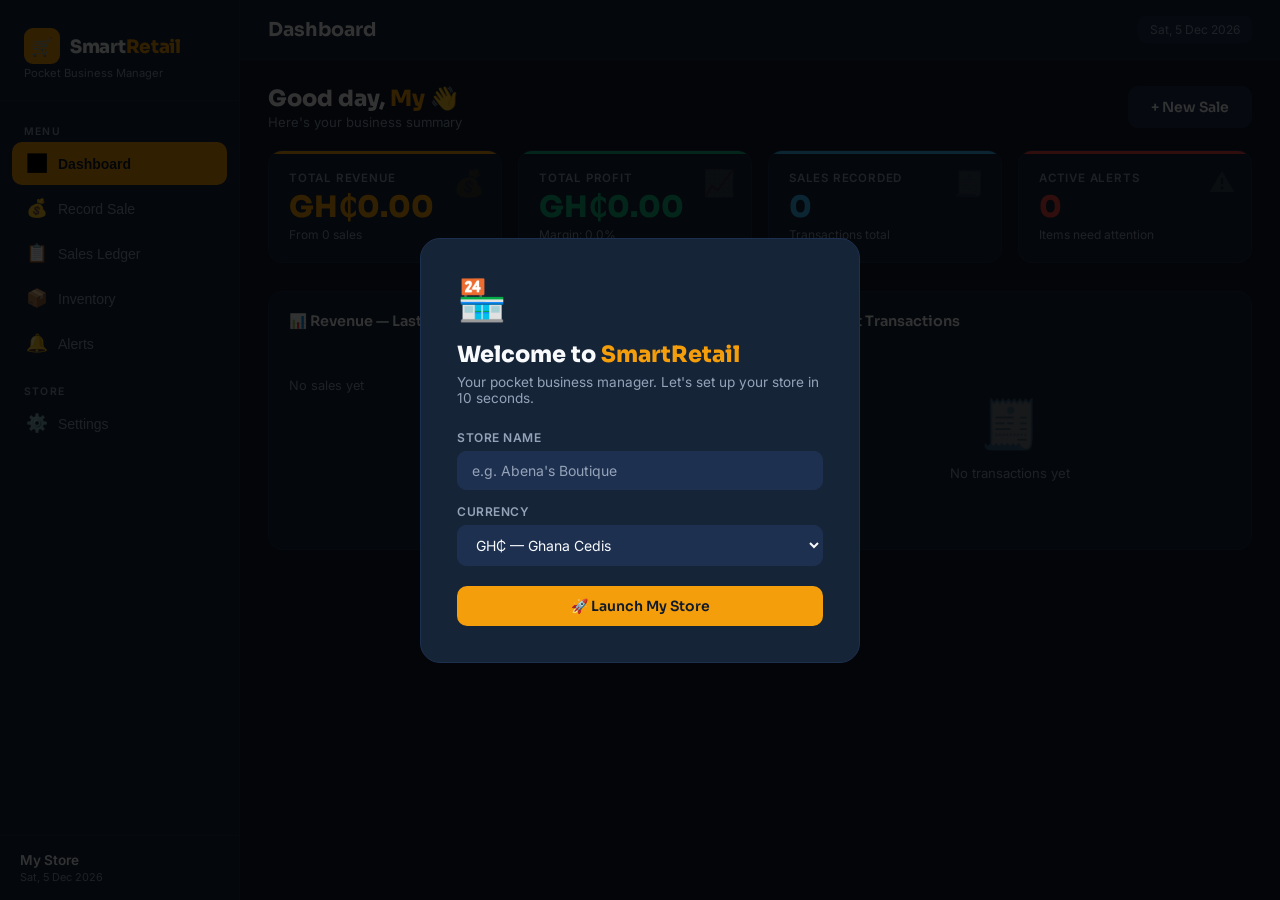
==== commit 13b02e39: "changed name to Stocknexa AI" ====
--- a/index.html
+++ b/index.html
@@ -3,7 +3,7 @@
 <head>
 <meta charset="UTF-8"/>
 <meta name="viewport" content="width=device-width, initial-scale=1.0"/>
-<title>SmartRetail — Your Pocket Business Manager</title>
+<title>Stocknexa AI — Your Pocket Business Manager</title>
 <link rel="preconnect" href="https://fonts.googleapis.com"/>
 <link href="https://fonts.googleapis.com/css2?family=Sora:wght@400;600;700;800&family=Inter:wght@400;500;600&display=swap" rel="stylesheet"/>
 <style>
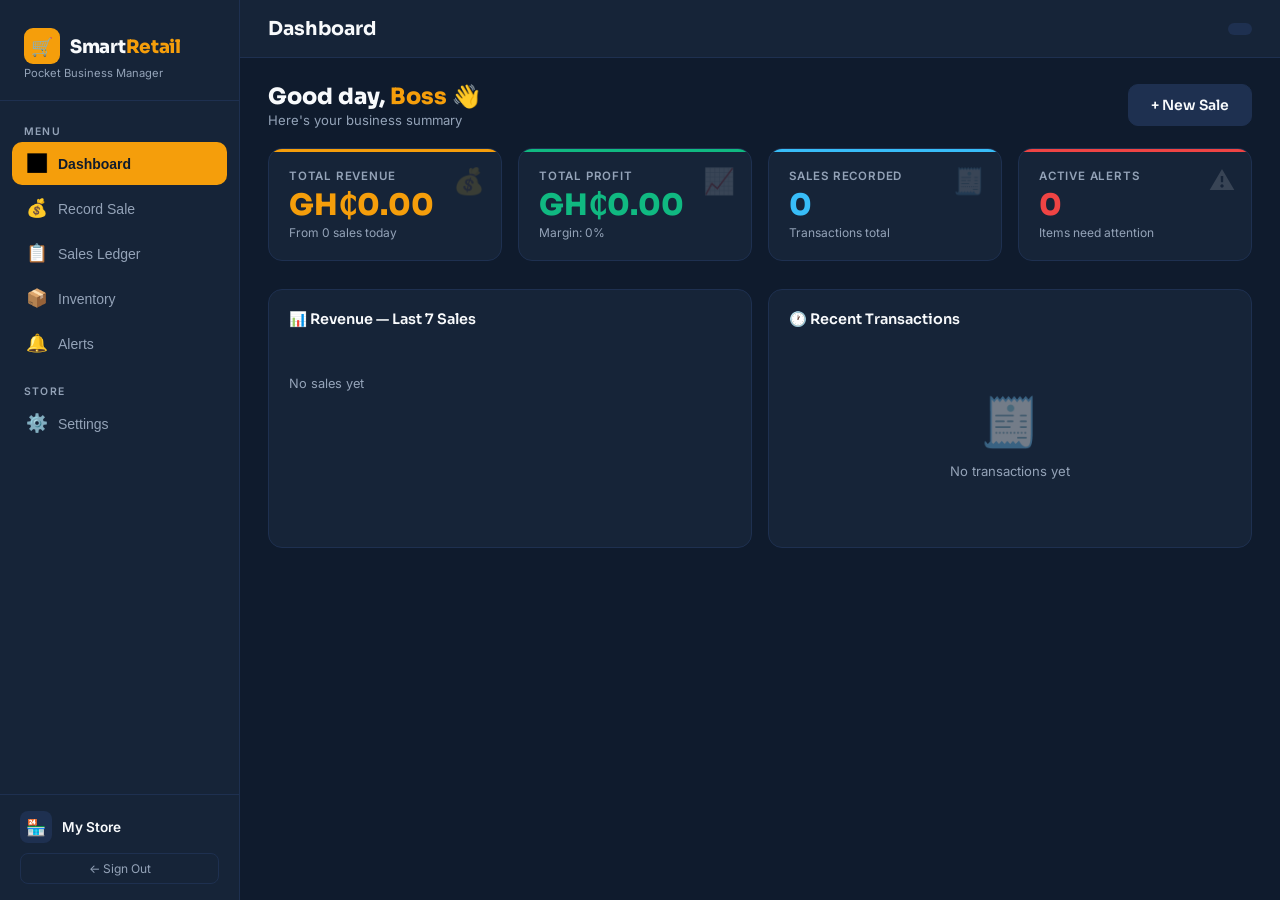
==== commit 79eb8306: "all changes for app" ====
--- a/index.html
+++ b/index.html
@@ -3,489 +3,15 @@
 <head>
 <meta charset="UTF-8"/>
 <meta name="viewport" content="width=device-width, initial-scale=1.0"/>
-<title>Stocknexa AI — Your Pocket Business Manager</title>
+<title>SmartRetail — Your Pocket Business Manager</title>
 <link rel="preconnect" href="https://fonts.googleapis.com"/>
 <link href="https://fonts.googleapis.com/css2?family=Sora:wght@400;600;700;800&family=Inter:wght@400;500;600&display=swap" rel="stylesheet"/>
-<style>
-  *,*::before,*::after{box-sizing:border-box;margin:0;padding:0}
-  :root{
-    --navy:#0F1B2D;
-    --navy-2:#162438;
-    --navy-3:#1E3050;
-    --amber:#F59E0B;
-    --amber-light:#FDE68A;
-    --emerald:#10B981;
-    --emerald-bg:#D1FAE5;
-    --coral:#EF4444;
-    --coral-bg:#FEE2E2;
-    --sky:#38BDF8;
-    --white:#F8FAFC;
-    --muted:#94A3B8;
-    --border:#1E3050;
-    --card:#162438;
-    --radius:14px;
-    --shadow:0 4px 24px rgba(0,0,0,0.35);
-    --transition:0.2s ease;
-  }
-  html{font-size:16px;scroll-behavior:smooth}
-  body{
-    background:var(--navy);
-    color:var(--white);
-    font-family:'Inter',sans-serif;
-    display:flex;
-    min-height:100vh;
-    overflow-x:hidden;
-  }
-
-  /* ── SIDEBAR ── */
-  #sidebar{
-    width:240px;
-    min-height:100vh;
-    background:var(--navy-2);
-    border-right:1px solid var(--border);
-    display:flex;
-    flex-direction:column;
-    position:fixed;
-    top:0;left:0;
-    z-index:100;
-    transition:transform var(--transition);
-  }
-  .brand{
-    padding:28px 24px 20px;
-    border-bottom:1px solid var(--border);
-  }
-  .brand-logo{
-    display:flex;align-items:center;gap:10px;
-  }
-  .brand-icon{
-    width:36px;height:36px;
-    background:var(--amber);
-    border-radius:9px;
-    display:flex;align-items:center;justify-content:center;
-    font-size:18px;
-  }
-  .brand-name{
-    font-family:'Sora',sans-serif;
-    font-weight:800;font-size:1.15rem;
-    letter-spacing:-0.3px;
-  }
-  .brand-name span{color:var(--amber);}
-  .brand-tagline{font-size:0.7rem;color:var(--muted);margin-top:2px;}
-
-  nav{padding:16px 12px;flex:1;}
-  .nav-label{
-    font-size:0.65rem;font-weight:600;letter-spacing:1.2px;
-    color:var(--muted);text-transform:uppercase;
-    padding:8px 12px 4px;
-  }
-  .nav-item{
-    display:flex;align-items:center;gap:12px;
-    padding:11px 14px;border-radius:10px;
-    font-size:0.875rem;font-weight:500;
-    color:var(--muted);cursor:pointer;
-    transition:background var(--transition),color var(--transition);
-    margin-bottom:2px;
-    border:none;background:none;width:100%;text-align:left;
-  }
-  .nav-item:hover{background:var(--navy-3);color:var(--white);}
-  .nav-item.active{background:var(--amber);color:var(--navy);font-weight:600;}
-  .nav-item.active .nav-icon{filter:brightness(0);}
-  .nav-icon{font-size:1.1rem;width:20px;text-align:center;}
-
-  .sidebar-footer{
-    padding:16px 20px;border-top:1px solid var(--border);
-    font-size:0.75rem;color:var(--muted);
-  }
-  .store-name-display{
-    font-weight:600;color:var(--white);font-size:0.85rem;
-    white-space:nowrap;overflow:hidden;text-overflow:ellipsis;
-  }
-
-  /* ── MAIN CONTENT ── */
-  #main{
-    margin-left:240px;
-    flex:1;
-    min-height:100vh;
-    display:flex;flex-direction:column;
-  }
-  header{
-    background:var(--navy-2);
-    border-bottom:1px solid var(--border);
-    padding:16px 28px;
-    display:flex;align-items:center;justify-content:space-between;
-    position:sticky;top:0;z-index:50;
-  }
-  .page-title{
-    font-family:'Sora',sans-serif;
-    font-size:1.2rem;font-weight:700;
-  }
-  .header-actions{display:flex;gap:12px;align-items:center;}
-  .date-badge{
-    background:var(--navy-3);border-radius:8px;
-    padding:6px 12px;font-size:0.75rem;color:var(--muted);
-  }
-  #hamburger{display:none;background:none;border:none;cursor:pointer;color:var(--white);font-size:1.4rem;}
-
-  main{padding:24px 28px;flex:1;}
-
-  /* ── SECTIONS ── */
-  .section{display:none;}
-  .section.active{display:block;}
-
-  /* ── DASHBOARD CARDS ── */
-  .cards-grid{
-    display:grid;
-    grid-template-columns:repeat(auto-fit,minmax(200px,1fr));
-    gap:16px;margin-bottom:28px;
-  }
-  .metric-card{
-    background:var(--card);
-    border:1px solid var(--border);
-    border-radius:var(--radius);
-    padding:20px;
-    position:relative;overflow:hidden;
-    transition:transform var(--transition),box-shadow var(--transition);
-  }
-  .metric-card:hover{transform:translateY(-2px);box-shadow:var(--shadow);}
-  .metric-card::before{
-    content:'';position:absolute;top:0;left:0;right:0;height:3px;
-  }
-  .metric-card.revenue::before{background:var(--amber);}
-  .metric-card.profit::before{background:var(--emerald);}
-  .metric-card.alerts::before{background:var(--coral);}
-  .metric-card.sales-count::before{background:var(--sky);}
-  .metric-label{
-    font-size:0.72rem;font-weight:600;letter-spacing:0.8px;
-    text-transform:uppercase;color:var(--muted);margin-bottom:8px;
-  }
-  .metric-value{
-    font-family:'Sora',sans-serif;
-    font-size:1.85rem;font-weight:800;
-    line-height:1;margin-bottom:4px;
-  }
-  .metric-card.revenue .metric-value{color:var(--amber);}
-  .metric-card.profit .metric-value{color:var(--emerald);}
-  .metric-card.alerts .metric-value{color:var(--coral);}
-  .metric-card.sales-count .metric-value{color:var(--sky);}
-  .metric-sub{font-size:0.75rem;color:var(--muted);}
-  .metric-icon{
-    position:absolute;right:16px;top:16px;
-    font-size:1.6rem;opacity:0.15;
-  }
-
-  /* Ticker animation */
-  @keyframes countUp{from{transform:translateY(8px);opacity:0;}to{transform:translateY(0);opacity:1;}}
-  .tick{animation:countUp 0.4s ease forwards;}
-
-  /* ── QUICK STATS ROW ── */
-  .stats-row{
-    display:grid;grid-template-columns:1fr 1fr;gap:16px;margin-bottom:28px;
-  }
-  .chart-card{
-    background:var(--card);border:1px solid var(--border);
-    border-radius:var(--radius);padding:20px;
-  }
-  .chart-title{
-    font-family:'Sora',sans-serif;font-size:0.9rem;font-weight:600;
-    margin-bottom:16px;
-  }
-
-  /* Mini bar chart */
-  .bar-chart{display:flex;align-items:flex-end;gap:6px;height:80px;}
-  .bar{
-    flex:1;border-radius:4px 4px 0 0;
-    background:var(--amber);opacity:0.7;
-    transition:height 0.5s ease,opacity var(--transition);
-    min-height:4px;cursor:pointer;
-    position:relative;
-  }
-  .bar:hover{opacity:1;}
-  .bar-label{font-size:0.6rem;color:var(--muted);text-align:center;margin-top:4px;}
-
-  /* Recent sales mini list */
-  .recent-item{
-    display:flex;justify-content:space-between;align-items:center;
-    padding:8px 0;border-bottom:1px solid var(--border);
-    font-size:0.82rem;
-  }
-  .recent-item:last-child{border-bottom:none;}
-  .recent-name{font-weight:500;}
-  .recent-profit{color:var(--emerald);font-weight:600;}
-  .recent-time{color:var(--muted);font-size:0.72rem;}
-
-  /* ── FORMS ── */
-  .form-card{
-    background:var(--card);border:1px solid var(--border);
-    border-radius:var(--radius);padding:24px;
-    margin-bottom:24px;
-  }
-  .form-card h2{
-    font-family:'Sora',sans-serif;font-size:1rem;font-weight:700;
-    margin-bottom:4px;
-  }
-  .form-card p.form-desc{color:var(--muted);font-size:0.8rem;margin-bottom:20px;}
-
-  .form-grid{
-    display:grid;grid-template-columns:repeat(auto-fit,minmax(180px,1fr));gap:14px;
-  }
-  .form-group{display:flex;flex-direction:column;gap:6px;}
-  .form-group label{
-    font-size:0.75rem;font-weight:600;color:var(--muted);
-    text-transform:uppercase;letter-spacing:0.5px;
-  }
-  .form-group input,.form-group select{
-    background:var(--navy-3);
-    border:1px solid var(--border);
-    border-radius:9px;
-    padding:10px 14px;
-    color:var(--white);
-    font-family:'Inter',sans-serif;font-size:0.875rem;
-    outline:none;
-    transition:border-color var(--transition),box-shadow var(--transition);
-  }
-  .form-group input:focus,.form-group select:focus{
-    border-color:var(--amber);
-    box-shadow:0 0 0 3px rgba(245,158,11,0.15);
-  }
-  .form-group input::placeholder{color:var(--muted);}
-
-  .profit-preview{
-    background:var(--navy-3);border:1px dashed var(--border);
-    border-radius:9px;padding:12px 16px;
-    display:flex;gap:20px;flex-wrap:wrap;
-    margin-top:14px;font-size:0.8rem;
-  }
-  .preview-item span{font-weight:700;color:var(--emerald);}
-  .preview-item.loss span{color:var(--coral);}
-
-  .btn{
-    display:inline-flex;align-items:center;gap:8px;
-    padding:11px 22px;border-radius:10px;
-    font-family:'Sora',sans-serif;font-size:0.875rem;font-weight:600;
-    cursor:pointer;border:none;transition:all var(--transition);
-  }
-  .btn-primary{background:var(--amber);color:var(--navy);}
-  .btn-primary:hover{background:#FBBF24;transform:translateY(-1px);box-shadow:0 4px 16px rgba(245,158,11,0.4);}
-  .btn-secondary{background:var(--navy-3);color:var(--white);border:1px solid var(--border);}
-  .btn-secondary:hover{background:var(--border);}
-  .btn-danger{background:transparent;color:var(--coral);border:1px solid var(--coral);padding:6px 12px;font-size:0.75rem;}
-  .btn-danger:hover{background:var(--coral-bg);color:#B91C1C;}
-
-  .form-actions{margin-top:18px;display:flex;gap:10px;flex-wrap:wrap;}
-
-  /* ── SALES TABLE ── */
-  .table-wrap{overflow-x:auto;border-radius:var(--radius);border:1px solid var(--border);}
-  table{width:100%;border-collapse:collapse;font-size:0.82rem;}
-  thead{background:var(--navy-3);}
-  th{
-    padding:12px 14px;text-align:left;
-    font-size:0.7rem;font-weight:600;letter-spacing:0.8px;
-    text-transform:uppercase;color:var(--muted);
-    white-space:nowrap;
-  }
-  td{padding:11px 14px;border-top:1px solid var(--border);}
-  tbody tr{transition:background var(--transition);}
-  tbody tr:hover{background:var(--navy-3);}
-  .badge{
-    display:inline-flex;align-items:center;gap:4px;
-    padding:3px 9px;border-radius:99px;font-size:0.7rem;font-weight:600;
-  }
-  .badge-profit{background:var(--emerald-bg);color:#065F46;}
-  .badge-loss{background:var(--coral-bg);color:#991B1B;}
-  .badge-low{background:var(--coral-bg);color:#991B1B;}
-  .badge-ok{background:var(--emerald-bg);color:#065F46;}
-  .badge-near{background:#FEF3C7;color:#92400E;}
-
-  /* ── INVENTORY ── */
-  .inventory-grid{
-    display:grid;grid-template-columns:repeat(auto-fill,minmax(260px,1fr));
-    gap:14px;
-  }
-  .inv-card{
-    background:var(--card);border:1px solid var(--border);
-    border-radius:var(--radius);padding:18px;
-    transition:transform var(--transition),box-shadow var(--transition);
-    position:relative;
-  }
-  .inv-card:hover{transform:translateY(-2px);box-shadow:var(--shadow);}
-  .inv-card.low-stock{border-color:var(--coral);background:#1A1215;}
-  .inv-card.near-expiry{border-color:#F59E0B;background:#1A1610;}
-  .inv-header{display:flex;justify-content:space-between;align-items:flex-start;margin-bottom:12px;}
-  .inv-name{font-family:'Sora',sans-serif;font-weight:700;font-size:0.95rem;}
-  .inv-category{
-    font-size:0.68rem;color:var(--muted);background:var(--navy-3);
-    padding:2px 8px;border-radius:99px;margin-top:3px;display:inline-block;
-  }
-  .inv-stats{display:grid;grid-template-columns:1fr 1fr;gap:8px;margin-bottom:12px;}
-  .inv-stat{background:var(--navy-3);border-radius:8px;padding:8px 10px;}
-  .inv-stat-label{font-size:0.65rem;color:var(--muted);margin-bottom:2px;}
-  .inv-stat-value{font-weight:600;font-size:0.88rem;}
-  .stock-bar-wrap{margin-bottom:10px;}
-  .stock-bar-label{display:flex;justify-content:space-between;font-size:0.7rem;color:var(--muted);margin-bottom:4px;}
-  .stock-bar-bg{background:var(--navy-3);border-radius:99px;height:6px;overflow:hidden;}
-  .stock-bar-fill{height:100%;border-radius:99px;transition:width 0.5s ease;}
-  .inv-actions{display:flex;gap:8px;margin-top:8px;}
-  .btn-restock{
-    flex:1;padding:7px;border-radius:8px;
-    background:var(--navy-3);border:1px solid var(--border);
-    color:var(--white);font-size:0.78rem;font-weight:600;
-    cursor:pointer;transition:background var(--transition);font-family:'Inter',sans-serif;
-  }
-  .btn-restock:hover{background:var(--amber);color:var(--navy);}
-
-  /* ── ALERTS SECTION ── */
-  .alert-item{
-    display:flex;align-items:flex-start;gap:14px;
-    background:var(--card);border:1px solid var(--border);
-    border-radius:var(--radius);padding:16px;margin-bottom:10px;
-    border-left:4px solid var(--coral);
-    transition:transform var(--transition);
-  }
-  .alert-item:hover{transform:translateX(4px);}
-  .alert-item.warning{border-left-color:var(--amber);}
-  .alert-icon{font-size:1.4rem;margin-top:2px;}
-  .alert-title{font-weight:600;font-size:0.9rem;margin-bottom:2px;}
-  .alert-desc{font-size:0.8rem;color:var(--muted);}
-  .alert-time{font-size:0.7rem;color:var(--muted);margin-top:4px;}
-
-  /* ── EMPTY STATES ── */
-  .empty{
-    text-align:center;padding:48px 20px;color:var(--muted);
-  }
-  .empty-icon{font-size:3rem;margin-bottom:12px;opacity:0.4;}
-  .empty-title{font-family:'Sora',sans-serif;font-size:1rem;font-weight:600;color:var(--white);margin-bottom:6px;}
-  .empty-desc{font-size:0.82rem;}
-
-  /* ── TOAST ── */
-  #toast{
-    position:fixed;bottom:24px;right:24px;z-index:999;
-    display:flex;flex-direction:column;gap:8px;
-  }
-  .toast-item{
-    background:var(--navy-2);border:1px solid var(--border);
-    border-radius:10px;padding:12px 18px;
-    display:flex;align-items:center;gap:10px;
-    font-size:0.82rem;box-shadow:var(--shadow);
-    animation:slideIn 0.3s ease;
-    min-width:260px;
-  }
-  .toast-item.success{border-left:3px solid var(--emerald);}
-  .toast-item.error{border-left:3px solid var(--coral);}
-  .toast-item.warn{border-left:3px solid var(--amber);}
-  @keyframes slideIn{from{transform:translateX(100%);opacity:0;}to{transform:translateX(0);opacity:1;}}
-  @keyframes fadeOut{from{opacity:1;}to{opacity:0;transform:translateX(100%);}}
-
-  /* ── SETTINGS ── */
-  .settings-group{
-    background:var(--card);border:1px solid var(--border);
-    border-radius:var(--radius);padding:20px;margin-bottom:16px;
-  }
-  .settings-group h3{
-    font-family:'Sora',sans-serif;font-weight:600;font-size:0.9rem;
-    margin-bottom:14px;padding-bottom:10px;border-bottom:1px solid var(--border);
-  }
-
-  /* Section title */
-  .section-header{
-    display:flex;justify-content:space-between;align-items:center;
-    margin-bottom:20px;
-  }
-  .section-title{
-    font-family:'Sora',sans-serif;font-size:1.4rem;font-weight:800;
-  }
-  .section-title span{color:var(--amber);}
-
-  /* ── MOBILE NAV ── */
-  #mobile-nav{
-    display:none;
-    position:fixed;bottom:0;left:0;right:0;
-    background:var(--navy-2);border-top:1px solid var(--border);
-    z-index:100;
-    flex-direction:row;
-    padding:8px 0 env(safe-area-inset-bottom,8px);
-  }
-  .mobile-nav-item{
-    flex:1;display:flex;flex-direction:column;align-items:center;
-    gap:3px;padding:6px 4px;cursor:pointer;
-    color:var(--muted);font-size:0.6rem;font-weight:600;
-    text-transform:uppercase;letter-spacing:0.5px;
-    transition:color var(--transition);border:none;background:none;
-  }
-  .mobile-nav-item .m-icon{font-size:1.2rem;}
-  .mobile-nav-item.active{color:var(--amber);}
-
-  /* ── OVERLAY ── */
-  #overlay{
-    display:none;position:fixed;inset:0;
-    background:rgba(0,0,0,0.6);z-index:90;
-  }
-
-  /* ── RESPONSIVE ── */
-  @media(max-width:768px){
-    #sidebar{transform:translateX(-100%);}
-    #sidebar.open{transform:translateX(0);}
-    #main{margin-left:0;}
-    header{padding:14px 16px;}
-    main{padding:16px;padding-bottom:80px;}
-    #hamburger{display:block;}
-    #mobile-nav{display:flex;}
-    .stats-row{grid-template-columns:1fr;}
-    .cards-grid{grid-template-columns:1fr 1fr;}
-    #overlay.show{display:block;}
-  }
-  @media(max-width:480px){
-    .cards-grid{grid-template-columns:1fr;}
-  }
-
-  /* Store setup modal */
-  #setup-modal{
-    display:none;position:fixed;inset:0;
-    background:rgba(0,0,0,0.8);z-index:200;
-    align-items:center;justify-content:center;
-  }
-  #setup-modal.show{display:flex;}
-  .modal-box{
-    background:var(--navy-2);border:1px solid var(--border);
-    border-radius:20px;padding:36px;max-width:440px;width:90%;
-  }
-  .modal-box h2{
-    font-family:'Sora',sans-serif;font-size:1.4rem;font-weight:800;
-    margin-bottom:6px;
-  }
-  .modal-box p{color:var(--muted);font-size:0.85rem;margin-bottom:24px;}
-  .modal-logo{font-size:2.5rem;margin-bottom:16px;}
-</style>
+<link rel="stylesheet" href="style.css"/>
 </head>
 <body>
-
-<!-- SETUP MODAL -->
-<div id="setup-modal" class="show" role="dialog" aria-modal="true" aria-labelledby="setup-title">
-  <div class="modal-box">
-    <div class="modal-logo">🏪</div>
-    <h2 id="setup-title">Welcome to <span style="color:var(--amber)">SmartRetail</span></h2>
-    <p>Your pocket business manager. Let's set up your store in 10 seconds.</p>
-    <div class="form-group" style="margin-bottom:14px;">
-      <label for="store-name-input">Store Name</label>
-      <input type="text" id="store-name-input" placeholder="e.g. Abena's Boutique" maxlength="40"/>
-    </div>
-    <div class="form-group" style="margin-bottom:20px;">
-      <label for="currency-select">Currency</label>
-      <select id="currency-select">
-        <option value="GH₵">GH₵ — Ghana Cedis</option>
-        <option value="₦">₦ — Nigerian Naira</option>
-        <option value="KES">KES — Kenyan Shilling</option>
-        <option value="R">R — South African Rand</option>
-        <option value="$">$ — US Dollar</option>
-        <option value="€">€ — Euro</option>
-        <option value="£">£ — British Pound</option>
-      </select>
-    </div>
-    <button class="btn btn-primary" onclick="setupStore()" style="width:100%;justify-content:center;">
-      🚀 Launch My Store
-    </button>
-  </div>
-</div>
-
+ 
+<!-- Auth guard — redirect to login if not signed in (handled in app.js init) -->
+ 
 <!-- SIDEBAR -->
 <aside id="sidebar" role="navigation" aria-label="Main navigation">
   <div class="brand">
@@ -512,7 +38,8 @@
       <span class="nav-icon">📦</span> Inventory
     </button>
     <button class="nav-item" onclick="showSection('alerts',this)">
-      <span class="nav-icon">🔔</span> Alerts <span id="alert-badge" style="margin-left:auto;background:var(--coral);color:#fff;font-size:0.65rem;padding:1px 6px;border-radius:99px;display:none;"></span>
+      <span class="nav-icon">🔔</span> Alerts
+      <span id="alert-badge" style="margin-left:auto;background:var(--coral);color:#fff;font-size:0.65rem;padding:1px 6px;border-radius:99px;display:none;"></span>
     </button>
     <div class="nav-label" style="margin-top:12px;">Store</div>
     <button class="nav-item" onclick="showSection('settings',this)">
@@ -520,14 +47,23 @@
     </button>
   </nav>
   <div class="sidebar-footer">
-    <div class="store-name-display" id="sidebar-store-name">My Store</div>
-    <div style="font-size:0.68rem;margin-top:2px;" id="sidebar-date"></div>
+    <div style="display:flex;align-items:center;gap:10px;margin-bottom:10px;">
+      <div id="sidebar-avatar" style="width:32px;height:32px;border-radius:8px;background:var(--navy-3);display:flex;align-items:center;justify-content:center;font-size:16px;flex-shrink:0;">🏪</div>
+      <div style="min-width:0;">
+        <div class="store-name-display" id="sidebar-store-name">My Store</div>
+        <div style="font-size:0.68rem;color:var(--muted);white-space:nowrap;overflow:hidden;text-overflow:ellipsis;" id="sidebar-user-email"></div>
+      </div>
+    </div>
+    <div style="font-size:0.68rem;margin-bottom:8px;" id="sidebar-date"></div>
+    <button onclick="logout()" style="width:100%;background:none;border:1px solid var(--border);border-radius:8px;padding:7px;color:var(--muted);font-size:0.75rem;cursor:pointer;font-family:'Inter',sans-serif;transition:all 0.2s;" onmouseover="this.style.borderColor='var(--coral)';this.style.color='var(--coral)'" onmouseout="this.style.borderColor='var(--border)';this.style.color='var(--muted)'">
+      ← Sign Out
+    </button>
   </div>
 </aside>
-
+ 
 <!-- OVERLAY (mobile) -->
 <div id="overlay" onclick="closeSidebar()"></div>
-
+ 
 <!-- MAIN -->
 <div id="main">
   <header>
@@ -539,19 +75,19 @@
       <div class="date-badge" id="header-date"></div>
     </div>
   </header>
-
+ 
   <main>
-
-    <!-- ═══ DASHBOARD ═══ -->
+ 
+    <!-- DASHBOARD -->
     <section id="sec-dashboard" class="section active">
       <div class="section-header">
         <div>
           <div class="section-title">Good day, <span id="greeting-name">Boss</span> 👋</div>
           <div style="color:var(--muted);font-size:0.82rem;margin-top:2px;">Here's your business summary</div>
         </div>
-        <button class="btn btn-secondary" onclick="showSection('sales',document.querySelector('[onclick*=sales]'))">+ New Sale</button>
-      </div>
-
+        <button class="btn btn-secondary" onclick="showSection('sales',null)">+ New Sale</button>
+      </div>
+ 
       <div class="cards-grid">
         <div class="metric-card revenue">
           <div class="metric-icon">💰</div>
@@ -578,7 +114,7 @@
           <div class="metric-sub">Items need attention</div>
         </div>
       </div>
-
+ 
       <div class="stats-row">
         <div class="chart-card">
           <div class="chart-title">📊 Revenue — Last 7 Sales</div>
@@ -590,18 +126,20 @@
         <div class="chart-card">
           <div class="chart-title">🕐 Recent Transactions</div>
           <div id="recent-list">
-            <div class="empty"><div class="empty-icon">🧾</div><div class="empty-desc">No transactions yet</div></div>
-          </div>
-        </div>
-      </div>
-    </section>
-
-    <!-- ═══ RECORD SALE ═══ -->
+            <div class="empty">
+              <div class="empty-icon">🧾</div>
+              <div class="empty-desc">No transactions yet</div>
+            </div>
+          </div>
+        </div>
+      </div>
+    </section>
+ 
+    <!-- RECORD SALE -->
     <section id="sec-sales" class="section">
       <div class="section-header">
         <div class="section-title">Record a <span>Sale</span></div>
       </div>
-
       <div class="form-card">
         <h2>New Sale Entry</h2>
         <p class="form-desc">Fill in the details below. Profit is calculated automatically.</p>
@@ -640,22 +178,20 @@
             <input type="text" id="s-customer" placeholder="e.g. Walk-in / Kofi A."/>
           </div>
         </div>
-
         <div class="profit-preview" id="profit-preview">
           <div class="preview-item">Revenue: <span id="prev-revenue">—</span></div>
           <div class="preview-item">Cost: <span id="prev-cost" style="color:var(--coral)">—</span></div>
           <div class="preview-item" id="prev-profit-wrap">Profit: <span id="prev-profit">—</span></div>
           <div class="preview-item">Margin: <span id="prev-margin">—</span></div>
         </div>
-
         <div class="form-actions">
           <button class="btn btn-primary" onclick="recordSale()">💾 Record Sale</button>
           <button class="btn btn-secondary" onclick="clearSaleForm()">Clear</button>
         </div>
       </div>
     </section>
-
-    <!-- ═══ LEDGER ═══ -->
+ 
+    <!-- SALES LEDGER -->
     <section id="sec-ledger" class="section">
       <div class="section-header">
         <div class="section-title">Sales <span>Ledger</span></div>
@@ -668,32 +204,29 @@
         <table>
           <thead>
             <tr>
-              <th>#</th>
-              <th>Product</th>
-              <th>Category</th>
-              <th>Qty</th>
-              <th>Unit Cost</th>
-              <th>Sell Price</th>
-              <th>Revenue</th>
-              <th>Profit</th>
-              <th>Customer</th>
-              <th>Date & Time</th>
-              <th></th>
+              <th>#</th><th>Product</th><th>Category</th><th>Qty</th>
+              <th>Unit Cost</th><th>Sell Price</th><th>Revenue</th>
+              <th>Profit</th><th>Customer</th><th>Date & Time</th><th></th>
             </tr>
           </thead>
           <tbody id="ledger-body">
-            <tr><td colspan="11"><div class="empty"><div class="empty-icon">📋</div><div class="empty-title">No sales yet</div><div class="empty-desc">Record your first sale to see it here.</div></div></td></tr>
+            <tr><td colspan="11">
+              <div class="empty">
+                <div class="empty-icon">📋</div>
+                <div class="empty-title">No sales yet</div>
+                <div class="empty-desc">Record your first sale to see it here.</div>
+              </div>
+            </td></tr>
           </tbody>
         </table>
       </div>
     </section>
-
-    <!-- ═══ INVENTORY ═══ -->
+ 
+    <!-- INVENTORY -->
     <section id="sec-inventory" class="section">
       <div class="section-header">
         <div class="section-title">Inventory <span>Manager</span></div>
       </div>
-
       <div class="form-card">
         <h2>Add / Update Item</h2>
         <p class="form-desc">Track your stock levels and get alerts when items run low.</p>
@@ -737,7 +270,6 @@
           <button class="btn btn-secondary" onclick="clearInvForm()">Clear</button>
         </div>
       </div>
-
       <div class="section-header" style="margin-top:4px;">
         <div style="font-size:0.85rem;color:var(--muted);" id="inv-count-label">0 items tracked</div>
         <div style="display:flex;gap:8px;">
@@ -745,7 +277,6 @@
           <button class="btn btn-secondary" style="font-size:0.75rem;padding:7px 12px;" onclick="filterInv('low')">⚠ Low Stock</button>
         </div>
       </div>
-
       <div class="inventory-grid" id="inventory-grid">
         <div class="empty" style="grid-column:1/-1">
           <div class="empty-icon">📦</div>
@@ -754,8 +285,8 @@
         </div>
       </div>
     </section>
-
-    <!-- ═══ ALERTS ═══ -->
+ 
+    <!-- ALERTS -->
     <section id="sec-alerts" class="section">
       <div class="section-header">
         <div class="section-title">Smart <span>Alerts</span></div>
@@ -769,8 +300,8 @@
         </div>
       </div>
     </section>
-
-    <!-- ═══ SETTINGS ═══ -->
+ 
+    <!-- SETTINGS -->
     <section id="sec-settings" class="section">
       <div class="section-header">
         <div class="section-title">Store <span>Settings</span></div>
@@ -813,10 +344,10 @@
         <p style="font-size:0.82rem;color:var(--muted);">SmartRetail v1.0 — Built for African entrepreneurs. All data stored locally on your device using browser localStorage. No internet required after first load.</p>
       </div>
     </section>
-
+ 
   </main>
-</div>
-
+</div><!-- end #main -->
+ 
 <!-- MOBILE NAV -->
 <nav id="mobile-nav" aria-label="Mobile navigation">
   <button class="mobile-nav-item active" onclick="showSection('dashboard',this);setMobileActive(this)">
@@ -835,561 +366,9 @@
     <span class="m-icon">⚙️</span>Settings
   </button>
 </nav>
-
+ 
 <!-- TOAST CONTAINER -->
 <div id="toast" aria-live="polite"></div>
-
-<script>
-// ═══════════════════════════════════════════════
-//  STATE
-// ═══════════════════════════════════════════════
-let sales = [];
-let inventory = [];
-let settings = { storeName:'My Store', currency:'GH₵' };
-let dismissedAlerts = [];
-
-// ═══════════════════════════════════════════════
-//  INIT
-// ═══════════════════════════════════════════════
-function init(){
-  const saved = localStorage.getItem('smartretail_settings');
-  if(saved){
-    settings = JSON.parse(saved);
-    document.getElementById('setup-modal').classList.remove('show');
-  }
-  const savedSales = localStorage.getItem('smartretail_sales');
-  if(savedSales) sales = JSON.parse(savedSales);
-  const savedInv = localStorage.getItem('smartretail_inventory');
-  if(savedInv) inventory = JSON.parse(savedInv);
-  const savedDA = localStorage.getItem('smartretail_dismissed');
-  if(savedDA) dismissedAlerts = JSON.parse(savedDA);
-
-  updateDateDisplay();
-  applySettings();
-  refreshDashboard();
-  renderLedger();
-  renderInventory();
-  renderAlerts();
-}
-
-function updateDateDisplay(){
-  const now = new Date();
-  const opts = {weekday:'short',year:'numeric',month:'short',day:'numeric'};
-  const str = now.toLocaleDateString('en-GB',opts);
-  document.getElementById('header-date').textContent = str;
-  document.getElementById('sidebar-date').textContent = str;
-}
-
-function applySettings(){
-  document.getElementById('sidebar-store-name').textContent = settings.storeName;
-  document.getElementById('greeting-name').textContent = settings.storeName.split(' ')[0];
-  document.getElementById('set-store-name').value = settings.storeName;
-  document.getElementById('set-currency').value = settings.currency;
-}
-
-// ═══════════════════════════════════════════════
-//  SETUP
-// ═══════════════════════════════════════════════
-function setupStore(){
-  const name = document.getElementById('store-name-input').value.trim();
-  const curr = document.getElementById('currency-select').value;
-  if(!name){ toast('Please enter your store name','error'); return; }
-  settings = { storeName: name, currency: curr };
-  saveSettings(true);
-  document.getElementById('setup-modal').classList.remove('show');
-  applySettings();
-  refreshDashboard();
-  toast(`Welcome to SmartRetail, ${name}! 🎉`,'success');
-}
-
-// ═══════════════════════════════════════════════
-//  NAVIGATION
-// ═══════════════════════════════════════════════
-const sectionNames = {
-  dashboard:'Dashboard',sales:'Record Sale',ledger:'Sales Ledger',
-  inventory:'Inventory',alerts:'Alerts',settings:'Settings'
-};
-
-function showSection(id, btn){
-  document.querySelectorAll('.section').forEach(s=>s.classList.remove('active'));
-  document.getElementById('sec-'+id).classList.add('active');
-  document.querySelectorAll('#sidebar .nav-item').forEach(i=>i.classList.remove('active'));
-  document.getElementById('page-title').textContent = sectionNames[id]||id;
-  // highlight sidebar
-  const sidebtns = document.querySelectorAll('#sidebar .nav-item');
-  sidebtns.forEach(b=>{
-    if(b.getAttribute('onclick')&&b.getAttribute('onclick').includes("'"+id+"'")) b.classList.add('active');
-  });
-  closeSidebar();
-  if(id==='ledger') renderLedger();
-  if(id==='alerts') renderAlerts();
-}
-
-function setMobileActive(btn){
-  document.querySelectorAll('.mobile-nav-item').forEach(b=>b.classList.remove('active'));
-  btn.classList.add('active');
-}
-
-function toggleSidebar(){
-  document.getElementById('sidebar').classList.toggle('open');
-  document.getElementById('overlay').classList.toggle('show');
-}
-function closeSidebar(){
-  document.getElementById('sidebar').classList.remove('open');
-  document.getElementById('overlay').classList.remove('show');
-}
-
-// ═══════════════════════════════════════════════
-//  SALES
-// ═══════════════════════════════════════════════
-function recordSale(){
-  const product = document.getElementById('s-product').value.trim();
-  const category = document.getElementById('s-category').value;
-  const qty = parseFloat(document.getElementById('s-qty').value);
-  const cost = parseFloat(document.getElementById('s-cost').value);
-  const sell = parseFloat(document.getElementById('s-sell').value);
-  const customer = document.getElementById('s-customer').value.trim()||'Walk-in';
-
-  if(!product){ toast('Please enter a product name','error'); return; }
-  if(!qty||qty<1){ toast('Quantity must be at least 1','error'); return; }
-  if(isNaN(cost)||cost<0){ toast('Enter a valid cost price','error'); return; }
-  if(isNaN(sell)||sell<0){ toast('Enter a valid selling price','error'); return; }
-
-  const revenue = sell * qty;
-  const totalCost = cost * qty;
-  const profit = revenue - totalCost;
-
-  const sale = {
-    id: Date.now(),
-    product, category, qty, cost, sell, revenue, totalCost, profit, customer,
-    timestamp: new Date().toISOString()
-  };
-
-  sales.unshift(sale);
-  saveData();
-
-  // Deduct from inventory if tracked
-  const invIdx = inventory.findIndex(i=>i.name.toLowerCase()===product.toLowerCase());
-  if(invIdx>-1){
-    inventory[invIdx].qty = Math.max(0, inventory[invIdx].qty - qty);
-    saveData();
-  }
-
-  clearSaleForm();
-  refreshDashboard();
-  renderAlerts();
-
-  const sym = settings.currency;
-  toast(`Sale recorded! Revenue: ${sym}${revenue.toFixed(2)} | Profit: ${sym}${profit.toFixed(2)}`,'success');
-  showSection('dashboard', null);
-}
-
-function updatePreview(){
-  const qty = parseFloat(document.getElementById('s-qty').value)||1;
-  const cost = parseFloat(document.getElementById('s-cost').value)||0;
-  const sell = parseFloat(document.getElementById('s-sell').value)||0;
-  const sym = settings.currency;
-  const revenue = sell*qty;
-  const totalCost = cost*qty;
-  const profit = revenue - totalCost;
-  const margin = revenue>0?((profit/revenue)*100):0;
-
-  document.getElementById('prev-revenue').textContent = sym+revenue.toFixed(2);
-  document.getElementById('prev-cost').textContent = sym+totalCost.toFixed(2);
-  document.getElementById('prev-profit').textContent = sym+profit.toFixed(2);
-  document.getElementById('prev-profit').style.color = profit>=0?'var(--emerald)':'var(--coral)';
-  document.getElementById('prev-margin').textContent = margin.toFixed(1)+'%';
-  document.getElementById('prev-margin').style.color = margin>=0?'var(--emerald)':'var(--coral)';
-}
-
-function clearSaleForm(){
-  ['s-product','s-qty','s-cost','s-sell','s-customer'].forEach(id=>{
-    document.getElementById(id).value='';
-  });
-  document.getElementById('s-category').value='General';
-  document.getElementById('prev-revenue').textContent='—';
-  document.getElementById('prev-cost').textContent='—';
-  document.getElementById('prev-profit').textContent='—';
-  document.getElementById('prev-margin').textContent='—';
-}
-
-// ═══════════════════════════════════════════════
-//  DASHBOARD
-// ═══════════════════════════════════════════════
-function refreshDashboard(){
-  const sym = settings.currency;
-  const totalRev = sales.reduce((a,s)=>a+s.revenue,0);
-  const totalProfit = sales.reduce((a,s)=>a+s.profit,0);
-  const margin = totalRev>0?(totalProfit/totalRev*100):0;
-  const alertCount = getAlerts().length;
-
-  animateValue('dash-revenue', sym+totalRev.toFixed(2));
-  animateValue('dash-profit', sym+totalProfit.toFixed(2));
-  animateValue('dash-sales-count', sales.length);
-  animateValue('dash-alerts-count', alertCount);
-
-  document.getElementById('dash-revenue-sub').textContent = `From ${sales.length} sale${sales.length!==1?'s':''}`;
-  document.getElementById('dash-profit-sub').textContent = `Margin: ${margin.toFixed(1)}%`;
-
-  // Alert badge
-  const badge = document.getElementById('alert-badge');
-  if(alertCount>0){ badge.style.display='inline'; badge.textContent=alertCount; }
-  else { badge.style.display='none'; }
-
-  renderMiniChart();
-  renderRecentList();
-}
-
-function animateValue(id, val){
-  const el = document.getElementById(id);
-  el.classList.remove('tick');
-  void el.offsetWidth;
-  el.textContent = val;
-  el.classList.add('tick');
-}
-
-function renderMiniChart(){
-  const chart = document.getElementById('mini-chart');
-  const labels = document.getElementById('mini-chart-labels');
-  const last7 = sales.slice(0,7).reverse();
-  if(last7.length===0){
-    chart.innerHTML='<div style="color:var(--muted);font-size:0.8rem;align-self:center;">No sales yet</div>';
-    labels.innerHTML='';
-    return;
-  }
-  const maxRev = Math.max(...last7.map(s=>s.revenue));
-  chart.innerHTML='';
-  labels.innerHTML='';
-  last7.forEach((s,i)=>{
-    const pct = maxRev>0?(s.revenue/maxRev*100):10;
-    const bar = document.createElement('div');
-    bar.className='bar';
-    bar.style.height=pct+'%';
-    bar.style.background = s.profit>=0?'var(--amber)':'var(--coral)';
-    bar.title=`${s.product}: ${settings.currency}${s.revenue.toFixed(2)}`;
-    chart.appendChild(bar);
-    const lbl = document.createElement('div');
-    lbl.className='bar-label';
-    lbl.style.flex='1';
-    lbl.style.fontSize='0.6rem';
-    lbl.style.color='var(--muted)';
-    lbl.style.textAlign='center';
-    lbl.textContent=s.product.slice(0,4);
-    labels.appendChild(lbl);
-  });
-}
-
-function renderRecentList(){
-  const el = document.getElementById('recent-list');
-  const sym = settings.currency;
-  if(sales.length===0){
-    el.innerHTML='<div class="empty"><div class="empty-icon">🧾</div><div class="empty-desc">No transactions yet</div></div>';
-    return;
-  }
-  el.innerHTML = sales.slice(0,5).map(s=>{
-    const d = new Date(s.timestamp);
-    const time = d.toLocaleTimeString([],{hour:'2-digit',minute:'2-digit'});
-    return `<div class="recent-item">
-      <div><div class="recent-name">${esc(s.product)}</div><div class="recent-time">${time} · ${s.qty} unit${s.qty!==1?'s':''}</div></div>
-      <div class="recent-profit" style="color:${s.profit>=0?'var(--emerald)':'var(--coral)'}">${sym}${s.profit.toFixed(2)}</div>
-    </div>`;
-  }).join('');
-}
-
-// ═══════════════════════════════════════════════
-//  LEDGER
-// ═══════════════════════════════════════════════
-function renderLedger(){
-  const tbody = document.getElementById('ledger-body');
-  const sym = settings.currency;
-  if(sales.length===0){
-    tbody.innerHTML='<tr><td colspan="11"><div class="empty"><div class="empty-icon">📋</div><div class="empty-title">No sales yet</div><div class="empty-desc">Record your first sale to see it here.</div></div></td></tr>';
-    return;
-  }
-  tbody.innerHTML = sales.map((s,i)=>{
-    const d = new Date(s.timestamp);
-    const dateStr = d.toLocaleDateString('en-GB',{day:'2-digit',month:'short'});
-    const timeStr = d.toLocaleTimeString([],{hour:'2-digit',minute:'2-digit'});
-    const profClass = s.profit>=0?'badge-profit':'badge-loss';
-    return `<tr>
-      <td style="color:var(--muted)">${sales.length-i}</td>
-      <td><strong>${esc(s.product)}</strong></td>
-      <td><span style="font-size:0.72rem;color:var(--muted)">${esc(s.category)}</span></td>
-      <td>${s.qty}</td>
-      <td>${sym}${s.cost.toFixed(2)}</td>
-      <td>${sym}${s.sell.toFixed(2)}</td>
-      <td style="color:var(--amber);font-weight:600">${sym}${s.revenue.toFixed(2)}</td>
-      <td><span class="badge ${profClass}">${s.profit>=0?'▲':'▼'} ${sym}${Math.abs(s.profit).toFixed(2)}</span></td>
-      <td style="color:var(--muted)">${esc(s.customer)}</td>
-      <td style="color:var(--muted);white-space:nowrap">${dateStr} ${timeStr}</td>
-      <td><button class="btn btn-danger" onclick="deleteSale(${s.id})">✕</button></td>
-    </tr>`;
-  }).join('');
-}
-
-function deleteSale(id){
-  sales = sales.filter(s=>s.id!==id);
-  saveData(); refreshDashboard(); renderLedger(); renderAlerts();
-  toast('Sale removed','warn');
-}
-
-function clearAllSales(){
-  if(!confirm('Delete ALL sales records? This cannot be undone.')) return;
-  sales=[];saveData();refreshDashboard();renderLedger();renderAlerts();
-  toast('All sales cleared','warn');
-}
-
-function exportCSV(){
-  if(sales.length===0){ toast('No sales to export','error'); return; }
-  const sym = settings.currency;
-  const header = ['#','Product','Category','Qty','Unit Cost','Sell Price','Revenue','Profit','Customer','Date'].join(',');
-  const rows = sales.map((s,i)=>[
-    sales.length-i, `"${s.product}"`, `"${s.category}"`, s.qty,
-    s.cost.toFixed(2), s.sell.toFixed(2), s.revenue.toFixed(2),
-    s.profit.toFixed(2), `"${s.customer}"`,
-    new Date(s.timestamp).toLocaleString()
-  ].join(','));
-  const csv = [header,...rows].join('\n');
-  const blob = new Blob([csv],{type:'text/csv'});
-  const url = URL.createObjectURL(blob);
-  const a = document.createElement('a');
-  a.href=url; a.download=`${settings.storeName.replace(/\s+/g,'_')}_sales.csv`;
-  a.click(); URL.revokeObjectURL(url);
-  toast('CSV exported!','success');
-}
-
-// ═══════════════════════════════════════════════
-//  INVENTORY
-// ═══════════════════════════════════════════════
-function addInventoryItem(){
-  const name = document.getElementById('i-name').value.trim();
-  const category = document.getElementById('i-category').value;
-  const qty = parseFloat(document.getElementById('i-qty').value);
-  const threshold = parseFloat(document.getElementById('i-threshold').value);
-  const cost = parseFloat(document.getElementById('i-cost').value)||0;
-  const expiry = document.getElementById('i-expiry').value;
-
-  if(!name){ toast('Product name required','error'); return; }
-  if(isNaN(qty)||qty<0){ toast('Enter a valid quantity','error'); return; }
-  if(isNaN(threshold)||threshold<1){ toast('Low stock threshold must be at least 1','error'); return; }
-
-  // Update if exists
-  const existing = inventory.findIndex(i=>i.name.toLowerCase()===name.toLowerCase());
-  if(existing>-1){
-    inventory[existing] = {...inventory[existing], category, qty, threshold, cost, expiry};
-    toast(`${name} updated in inventory`,'success');
-  } else {
-    inventory.push({ id:Date.now(), name, category, qty, threshold, cost, expiry, addedAt:new Date().toISOString() });
-    toast(`${name} added to inventory`,'success');
-  }
-
-  saveData(); renderInventory(); refreshDashboard(); renderAlerts(); clearInvForm();
-}
-
-function renderInventory(filter='all'){
-  const grid = document.getElementById('inventory-grid');
-  const sym = settings.currency;
-  let items = filter==='low'?inventory.filter(i=>i.qty<=i.threshold):inventory;
-
-  document.getElementById('inv-count-label').textContent = `${inventory.length} item${inventory.length!==1?'s':''} tracked`;
-
-  if(items.length===0){
-    grid.innerHTML=`<div class="empty" style="grid-column:1/-1"><div class="empty-icon">📦</div><div class="empty-title">${filter==='low'?'No low stock items!':'Inventory is empty'}</div><div class="empty-desc">${filter==='low'?'All items are well stocked.':'Add your first product above.'}</div></div>`;
-    return;
-  }
-
-  grid.innerHTML = items.map(item=>{
-    const isLow = item.qty <= item.threshold;
-    const pct = item.threshold>0?Math.min(100,(item.qty/Math.max(item.qty,item.threshold*3))*100):50;
-    const barColor = isLow?'var(--coral)':item.qty<=item.threshold*2?'var(--amber)':'var(--emerald)';
-    let expiryBadge='', nearExpiry=false;
-    if(item.expiry){
-      const today=new Date(); today.setHours(0,0,0,0);
-      const exp=new Date(item.expiry);
-      const daysLeft=Math.ceil((exp-today)/(1000*60*60*24));
-      if(daysLeft<0) expiryBadge=`<span class="badge badge-loss" style="margin-top:6px;">Expired</span>`;
-      else if(daysLeft<=7){ expiryBadge=`<span class="badge badge-near" style="margin-top:6px;">⏰ Expires in ${daysLeft}d</span>`; nearExpiry=true; }
-      else expiryBadge=`<span class="badge badge-ok" style="margin-top:6px;">✅ Expires ${new Date(item.expiry).toLocaleDateString('en-GB',{day:'2-digit',month:'short'})}</span>`;
-    }
-    return `<div class="inv-card ${isLow?'low-stock':nearExpiry?'near-expiry':''}">
-      <div class="inv-header">
-        <div>
-          <div class="inv-name">${esc(item.name)}</div>
-          <span class="inv-category">${esc(item.category)}</span>
-          ${expiryBadge}
-        </div>
-        ${isLow?'<span class="badge badge-low">⚠️ Low</span>':''}
-      </div>
-      <div class="inv-stats">
-        <div class="inv-stat">
-          <div class="inv-stat-label">In Stock</div>
-          <div class="inv-stat-value" style="color:${barColor}">${item.qty} units</div>
-        </div>
-        <div class="inv-stat">
-          <div class="inv-stat-label">Alert At</div>
-          <div class="inv-stat-value">${item.threshold} units</div>
-        </div>
-        ${item.cost>0?`<div class="inv-stat"><div class="inv-stat-label">Unit Cost</div><div class="inv-stat-value">${sym}${item.cost.toFixed(2)}</div></div>`:''}
-        ${item.cost>0?`<div class="inv-stat"><div class="inv-stat-label">Stock Value</div><div class="inv-stat-value">${sym}${(item.cost*item.qty).toFixed(2)}</div></div>`:''}
-      </div>
-      <div class="stock-bar-wrap">
-        <div class="stock-bar-label"><span>Stock Level</span><span>${Math.round(pct)}%</span></div>
-        <div class="stock-bar-bg"><div class="stock-bar-fill" style="width:${pct}%;background:${barColor}"></div></div>
-      </div>
-      <div class="inv-actions">
-        <button class="btn-restock" onclick="restockItem(${item.id})">+ Restock</button>
-        <button class="btn btn-danger" onclick="deleteInvItem(${item.id})">✕</button>
-      </div>
-    </div>`;
-  }).join('');
-}
-
-function restockItem(id){
-  const item = inventory.find(i=>i.id===id);
-  if(!item) return;
-  const amt = prompt(`How many units to add to "${item.name}"? (Current: ${item.qty})`);
-  const n = parseFloat(amt);
-  if(isNaN(n)||n<=0){ toast('Invalid quantity','error'); return; }
-  item.qty += n;
-  saveData(); renderInventory(); refreshDashboard(); renderAlerts();
-  toast(`${item.name} restocked (+${n} units → ${item.qty} total)`,'success');
-}
-
-function deleteInvItem(id){
-  if(!confirm('Remove this item from inventory?')) return;
-  inventory = inventory.filter(i=>i.id!==id);
-  saveData(); renderInventory(); refreshDashboard(); renderAlerts();
-  toast('Item removed','warn');
-}
-
-function clearAllInventory(){
-  if(!confirm('Delete ALL inventory? This cannot be undone.')) return;
-  inventory=[]; saveData(); renderInventory(); refreshDashboard(); renderAlerts();
-  toast('Inventory cleared','warn');
-}
-
-function clearInvForm(){
-  ['i-name','i-qty','i-threshold','i-cost','i-expiry'].forEach(id=>{ document.getElementById(id).value=''; });
-  document.getElementById('i-category').value='General';
-}
-
-function filterInv(type){ renderInventory(type); }
-
-// ═══════════════════════════════════════════════
-//  ALERTS
-// ═══════════════════════════════════════════════
-function getAlerts(){
-  const alerts = [];
-  const today = new Date(); today.setHours(0,0,0,0);
-  inventory.forEach(item=>{
-    if(item.qty<=item.threshold){
-      alerts.push({ id:'low-'+item.id, type:'error', icon:'📦', title:`Low Stock: ${item.name}`, desc:`Only ${item.qty} unit${item.qty!==1?'s':''} left — reorder soon. Threshold: ${item.threshold}`, time:'Inventory Alert' });
-    }
-    if(item.expiry){
-      const exp = new Date(item.expiry);
-      const daysLeft = Math.ceil((exp-today)/(1000*60*60*24));
-      if(daysLeft<0){
-        alerts.push({ id:'exp-'+item.id, type:'error', icon:'⏰', title:`Expired: ${item.name}`, desc:`This item expired ${Math.abs(daysLeft)} day${Math.abs(daysLeft)!==1?'s':''} ago. Remove from sale.`, time:'Expiry Alert' });
-      } else if(daysLeft<=7){
-        alerts.push({ id:'expwarn-'+item.id, type:'warning', icon:'⚠️', title:`Expiring Soon: ${item.name}`, desc:`Expires in ${daysLeft} day${daysLeft!==1?'s':''}. Consider running a promotion.`, time:'Expiry Warning' });
-      }
-    }
-  });
-  return alerts.filter(a=>!dismissedAlerts.includes(a.id));
-}
-
-function renderAlerts(){
-  const container = document.getElementById('alerts-list');
-  const alerts = getAlerts();
-  // badge
-  const badge = document.getElementById('alert-badge');
-  if(alerts.length>0){ badge.style.display='inline'; badge.textContent=alerts.length; }
-  else badge.style.display='none';
-
-  if(alerts.length===0){
-    container.innerHTML='<div class="empty"><div class="empty-icon">✅</div><div class="empty-title">All Clear!</div><div class="empty-desc">No alerts right now. Your inventory is healthy.</div></div>';
-    return;
-  }
-  container.innerHTML = alerts.map(a=>`
-    <div class="alert-item ${a.type==='warning'?'warning':''}">
-      <div class="alert-icon">${a.icon}</div>
-      <div style="flex:1">
-        <div class="alert-title">${esc(a.title)}</div>
-        <div class="alert-desc">${esc(a.desc)}</div>
-        <div class="alert-time">${a.time}</div>
-      </div>
-      <button class="btn btn-secondary" style="font-size:0.72rem;padding:6px 10px;white-space:nowrap" onclick="dismissAlert('${a.id}')">Dismiss</button>
-    </div>`).join('');
-}
-
-function dismissAlert(id){
-  dismissedAlerts.push(id);
-  localStorage.setItem('smartretail_dismissed', JSON.stringify(dismissedAlerts));
-  renderAlerts(); refreshDashboard();
-}
-
-function dismissAllAlerts(){
-  const alerts = getAlerts();
-  alerts.forEach(a=>dismissedAlerts.push(a.id));
-  localStorage.setItem('smartretail_dismissed', JSON.stringify(dismissedAlerts));
-  renderAlerts(); refreshDashboard();
-  toast('All alerts dismissed','success');
-}
-
-// ═══════════════════════════════════════════════
-//  SETTINGS
-// ═══════════════════════════════════════════════
-function saveSettings(silent=false){
-  settings.storeName = document.getElementById('set-store-name')?.value.trim()||settings.storeName;
-  settings.currency = document.getElementById('set-currency')?.value||settings.currency;
-  localStorage.setItem('smartretail_settings', JSON.stringify(settings));
-  applySettings(); refreshDashboard(); renderLedger(); renderInventory();
-  if(!silent) toast('Settings saved!','success');
-}
-
-function resetAll(){
-  if(!confirm('⚠️ FULL RESET: Delete ALL data including sales, inventory, and settings? This cannot be undone.')) return;
-  localStorage.clear();
-  sales=[]; inventory=[]; settings={storeName:'My Store',currency:'GH₵'}; dismissedAlerts=[];
-  location.reload();
-}
-
-// ═══════════════════════════════════════════════
-//  PERSISTENCE
-// ═══════════════════════════════════════════════
-function saveData(){
-  localStorage.setItem('smartretail_sales', JSON.stringify(sales));
-  localStorage.setItem('smartretail_inventory', JSON.stringify(inventory));
-}
-
-// ═══════════════════════════════════════════════
-//  TOAST
-// ═══════════════════════════════════════════════
-function toast(msg, type='success'){
-  const container = document.getElementById('toast');
-  const icons = {success:'✅',error:'❌',warn:'⚠️'};
-  const el = document.createElement('div');
-  el.className=`toast-item ${type}`;
-  el.innerHTML=`<span>${icons[type]||'ℹ️'}</span><span>${msg}</span>`;
-  container.appendChild(el);
-  setTimeout(()=>{
-    el.style.animation='fadeOut 0.3s ease forwards';
-    setTimeout(()=>el.remove(), 300);
-  }, 3500);
-}
-
-// ═══════════════════════════════════════════════
-//  UTILS
-// ═══════════════════════════════════════════════
-function esc(str){
-  if(!str) return '';
-  return String(str).replace(/&/g,'&amp;').replace(/</g,'&lt;').replace(/>/g,'&gt;').replace(/"/g,'&quot;');
-}
-
-// ═══════════════════════════════════════════════
-//  START
-// ═══════════════════════════════════════════════
-init();
-</script>
-</body>
-</html>+ 
+<script src="app.js"></script>
+</body>
--- a/style.css
+++ b/style.css
@@ -0,0 +1,1007 @@
+/* ============================================
+   SmartRetail — style.css
+   Pocket Business Manager for Entrepreneurs
+   ============================================ */
+
+*,
+*::before,
+*::after {
+  box-sizing: border-box;
+  margin: 0;
+  padding: 0;
+}
+
+:root {
+  --navy:        #0F1B2D;
+  --navy-2:      #162438;
+  --navy-3:      #1E3050;
+  --amber:       #F59E0B;
+  --amber-light: #FDE68A;
+  --emerald:     #10B981;
+  --emerald-bg:  #D1FAE5;
+  --coral:       #EF4444;
+  --coral-bg:    #FEE2E2;
+  --sky:         #38BDF8;
+  --white:       #F8FAFC;
+  --muted:       #94A3B8;
+  --border:      #1E3050;
+  --card:        #162438;
+  --radius:      14px;
+  --shadow:      0 4px 24px rgba(0, 0, 0, 0.35);
+  --transition:  0.2s ease;
+}
+
+html {
+  font-size: 16px;
+  scroll-behavior: smooth;
+}
+
+body {
+  background: var(--navy);
+  color: var(--white);
+  font-family: 'Inter', sans-serif;
+  display: flex;
+  min-height: 100vh;
+  overflow-x: hidden;
+}
+
+/* ── SIDEBAR ── */
+#sidebar {
+  width: 240px;
+  min-height: 100vh;
+  background: var(--navy-2);
+  border-right: 1px solid var(--border);
+  display: flex;
+  flex-direction: column;
+  position: fixed;
+  top: 0;
+  left: 0;
+  z-index: 100;
+  transition: transform var(--transition);
+}
+
+.brand {
+  padding: 28px 24px 20px;
+  border-bottom: 1px solid var(--border);
+}
+
+.brand-logo {
+  display: flex;
+  align-items: center;
+  gap: 10px;
+}
+
+.brand-icon {
+  width: 36px;
+  height: 36px;
+  background: var(--amber);
+  border-radius: 9px;
+  display: flex;
+  align-items: center;
+  justify-content: center;
+  font-size: 18px;
+}
+
+.brand-name {
+  font-family: 'Sora', sans-serif;
+  font-weight: 800;
+  font-size: 1.15rem;
+  letter-spacing: -0.3px;
+}
+
+.brand-name span {
+  color: var(--amber);
+}
+
+.brand-tagline {
+  font-size: 0.7rem;
+  color: var(--muted);
+  margin-top: 2px;
+}
+
+nav {
+  padding: 16px 12px;
+  flex: 1;
+}
+
+.nav-label {
+  font-size: 0.65rem;
+  font-weight: 600;
+  letter-spacing: 1.2px;
+  color: var(--muted);
+  text-transform: uppercase;
+  padding: 8px 12px 4px;
+}
+
+.nav-item {
+  display: flex;
+  align-items: center;
+  gap: 12px;
+  padding: 11px 14px;
+  border-radius: 10px;
+  font-size: 0.875rem;
+  font-weight: 500;
+  color: var(--muted);
+  cursor: pointer;
+  transition: background var(--transition), color var(--transition);
+  margin-bottom: 2px;
+  border: none;
+  background: none;
+  width: 100%;
+  text-align: left;
+}
+
+.nav-item:hover {
+  background: var(--navy-3);
+  color: var(--white);
+}
+
+.nav-item.active {
+  background: var(--amber);
+  color: var(--navy);
+  font-weight: 600;
+}
+
+.nav-item.active .nav-icon {
+  filter: brightness(0);
+}
+
+.nav-icon {
+  font-size: 1.1rem;
+  width: 20px;
+  text-align: center;
+}
+
+.sidebar-footer {
+  padding: 16px 20px;
+  border-top: 1px solid var(--border);
+  font-size: 0.75rem;
+  color: var(--muted);
+}
+
+.store-name-display {
+  font-weight: 600;
+  color: var(--white);
+  font-size: 0.85rem;
+  white-space: nowrap;
+  overflow: hidden;
+  text-overflow: ellipsis;
+}
+
+/* ── MAIN CONTENT ── */
+#main {
+  margin-left: 240px;
+  flex: 1;
+  min-height: 100vh;
+  display: flex;
+  flex-direction: column;
+}
+
+header {
+  background: var(--navy-2);
+  border-bottom: 1px solid var(--border);
+  padding: 16px 28px;
+  display: flex;
+  align-items: center;
+  justify-content: space-between;
+  position: sticky;
+  top: 0;
+  z-index: 50;
+}
+
+.page-title {
+  font-family: 'Sora', sans-serif;
+  font-size: 1.2rem;
+  font-weight: 700;
+}
+
+.header-actions {
+  display: flex;
+  gap: 12px;
+  align-items: center;
+}
+
+.date-badge {
+  background: var(--navy-3);
+  border-radius: 8px;
+  padding: 6px 12px;
+  font-size: 0.75rem;
+  color: var(--muted);
+}
+
+#hamburger {
+  display: none;
+  background: none;
+  border: none;
+  cursor: pointer;
+  color: var(--white);
+  font-size: 1.4rem;
+}
+
+main {
+  padding: 24px 28px;
+  flex: 1;
+}
+
+/* ── SECTIONS ── */
+.section {
+  display: none;
+}
+
+.section.active {
+  display: block;
+}
+
+/* ── DASHBOARD CARDS ── */
+.cards-grid {
+  display: grid;
+  grid-template-columns: repeat(auto-fit, minmax(200px, 1fr));
+  gap: 16px;
+  margin-bottom: 28px;
+}
+
+.metric-card {
+  background: var(--card);
+  border: 1px solid var(--border);
+  border-radius: var(--radius);
+  padding: 20px;
+  position: relative;
+  overflow: hidden;
+  transition: transform var(--transition), box-shadow var(--transition);
+}
+
+.metric-card:hover {
+  transform: translateY(-2px);
+  box-shadow: var(--shadow);
+}
+
+.metric-card::before {
+  content: '';
+  position: absolute;
+  top: 0;
+  left: 0;
+  right: 0;
+  height: 3px;
+}
+
+.metric-card.revenue::before  { background: var(--amber); }
+.metric-card.profit::before   { background: var(--emerald); }
+.metric-card.alerts::before   { background: var(--coral); }
+.metric-card.sales-count::before { background: var(--sky); }
+
+.metric-label {
+  font-size: 0.72rem;
+  font-weight: 600;
+  letter-spacing: 0.8px;
+  text-transform: uppercase;
+  color: var(--muted);
+  margin-bottom: 8px;
+}
+
+.metric-value {
+  font-family: 'Sora', sans-serif;
+  font-size: 1.85rem;
+  font-weight: 800;
+  line-height: 1;
+  margin-bottom: 4px;
+}
+
+.metric-card.revenue    .metric-value { color: var(--amber); }
+.metric-card.profit     .metric-value { color: var(--emerald); }
+.metric-card.alerts     .metric-value { color: var(--coral); }
+.metric-card.sales-count .metric-value { color: var(--sky); }
+
+.metric-sub {
+  font-size: 0.75rem;
+  color: var(--muted);
+}
+
+.metric-icon {
+  position: absolute;
+  right: 16px;
+  top: 16px;
+  font-size: 1.6rem;
+  opacity: 0.15;
+}
+
+/* Ticker animation */
+@keyframes countUp {
+  from { transform: translateY(8px); opacity: 0; }
+  to   { transform: translateY(0);   opacity: 1; }
+}
+
+.tick {
+  animation: countUp 0.4s ease forwards;
+}
+
+/* ── QUICK STATS ROW ── */
+.stats-row {
+  display: grid;
+  grid-template-columns: 1fr 1fr;
+  gap: 16px;
+  margin-bottom: 28px;
+}
+
+.chart-card {
+  background: var(--card);
+  border: 1px solid var(--border);
+  border-radius: var(--radius);
+  padding: 20px;
+}
+
+.chart-title {
+  font-family: 'Sora', sans-serif;
+  font-size: 0.9rem;
+  font-weight: 600;
+  margin-bottom: 16px;
+}
+
+/* Mini bar chart */
+.bar-chart {
+  display: flex;
+  align-items: flex-end;
+  gap: 6px;
+  height: 80px;
+}
+
+.bar {
+  flex: 1;
+  border-radius: 4px 4px 0 0;
+  background: var(--amber);
+  opacity: 0.7;
+  transition: height 0.5s ease, opacity var(--transition);
+  min-height: 4px;
+  cursor: pointer;
+}
+
+.bar:hover {
+  opacity: 1;
+}
+
+.bar-label {
+  font-size: 0.6rem;
+  color: var(--muted);
+  text-align: center;
+  margin-top: 4px;
+}
+
+/* Recent sales mini list */
+.recent-item {
+  display: flex;
+  justify-content: space-between;
+  align-items: center;
+  padding: 8px 0;
+  border-bottom: 1px solid var(--border);
+  font-size: 0.82rem;
+}
+
+.recent-item:last-child {
+  border-bottom: none;
+}
+
+.recent-name {
+  font-weight: 500;
+}
+
+.recent-profit {
+  color: var(--emerald);
+  font-weight: 600;
+}
+
+.recent-time {
+  color: var(--muted);
+  font-size: 0.72rem;
+}
+
+/* ── FORMS ── */
+.form-card {
+  background: var(--card);
+  border: 1px solid var(--border);
+  border-radius: var(--radius);
+  padding: 24px;
+  margin-bottom: 24px;
+}
+
+.form-card h2 {
+  font-family: 'Sora', sans-serif;
+  font-size: 1rem;
+  font-weight: 700;
+  margin-bottom: 4px;
+}
+
+.form-card p.form-desc {
+  color: var(--muted);
+  font-size: 0.8rem;
+  margin-bottom: 20px;
+}
+
+.form-grid {
+  display: grid;
+  grid-template-columns: repeat(auto-fit, minmax(180px, 1fr));
+  gap: 14px;
+}
+
+.form-group {
+  display: flex;
+  flex-direction: column;
+  gap: 6px;
+}
+
+.form-group label {
+  font-size: 0.75rem;
+  font-weight: 600;
+  color: var(--muted);
+  text-transform: uppercase;
+  letter-spacing: 0.5px;
+}
+
+.form-group input,
+.form-group select {
+  background: var(--navy-3);
+  border: 1px solid var(--border);
+  border-radius: 9px;
+  padding: 10px 14px;
+  color: var(--white);
+  font-family: 'Inter', sans-serif;
+  font-size: 0.875rem;
+  outline: none;
+  transition: border-color var(--transition), box-shadow var(--transition);
+}
+
+.form-group input:focus,
+.form-group select:focus {
+  border-color: var(--amber);
+  box-shadow: 0 0 0 3px rgba(245, 158, 11, 0.15);
+}
+
+.form-group input::placeholder {
+  color: var(--muted);
+}
+
+.profit-preview {
+  background: var(--navy-3);
+  border: 1px dashed var(--border);
+  border-radius: 9px;
+  padding: 12px 16px;
+  display: flex;
+  gap: 20px;
+  flex-wrap: wrap;
+  margin-top: 14px;
+  font-size: 0.8rem;
+}
+
+.preview-item span {
+  font-weight: 700;
+  color: var(--emerald);
+}
+
+.preview-item.loss span {
+  color: var(--coral);
+}
+
+/* ── BUTTONS ── */
+.btn {
+  display: inline-flex;
+  align-items: center;
+  gap: 8px;
+  padding: 11px 22px;
+  border-radius: 10px;
+  font-family: 'Sora', sans-serif;
+  font-size: 0.875rem;
+  font-weight: 600;
+  cursor: pointer;
+  border: none;
+  transition: all var(--transition);
+}
+
+.btn-primary {
+  background: var(--amber);
+  color: var(--navy);
+}
+
+.btn-primary:hover {
+  background: #FBBF24;
+  transform: translateY(-1px);
+  box-shadow: 0 4px 16px rgba(245, 158, 11, 0.4);
+}
+
+.btn-secondary {
+  background: var(--navy-3);
+  color: var(--white);
+  border: 1px solid var(--border);
+}
+
+.btn-secondary:hover {
+  background: var(--border);
+}
+
+.btn-danger {
+  background: transparent;
+  color: var(--coral);
+  border: 1px solid var(--coral);
+  padding: 6px 12px;
+  font-size: 0.75rem;
+}
+
+.btn-danger:hover {
+  background: var(--coral-bg);
+  color: #B91C1C;
+}
+
+.form-actions {
+  margin-top: 18px;
+  display: flex;
+  gap: 10px;
+  flex-wrap: wrap;
+}
+
+/* ── SALES TABLE ── */
+.table-wrap {
+  overflow-x: auto;
+  border-radius: var(--radius);
+  border: 1px solid var(--border);
+}
+
+table {
+  width: 100%;
+  border-collapse: collapse;
+  font-size: 0.82rem;
+}
+
+thead {
+  background: var(--navy-3);
+}
+
+th {
+  padding: 12px 14px;
+  text-align: left;
+  font-size: 0.7rem;
+  font-weight: 600;
+  letter-spacing: 0.8px;
+  text-transform: uppercase;
+  color: var(--muted);
+  white-space: nowrap;
+}
+
+td {
+  padding: 11px 14px;
+  border-top: 1px solid var(--border);
+}
+
+tbody tr {
+  transition: background var(--transition);
+}
+
+tbody tr:hover {
+  background: var(--navy-3);
+}
+
+/* ── BADGES ── */
+.badge {
+  display: inline-flex;
+  align-items: center;
+  gap: 4px;
+  padding: 3px 9px;
+  border-radius: 99px;
+  font-size: 0.7rem;
+  font-weight: 600;
+}
+
+.badge-profit { background: var(--emerald-bg); color: #065F46; }
+.badge-loss   { background: var(--coral-bg);   color: #991B1B; }
+.badge-low    { background: var(--coral-bg);   color: #991B1B; }
+.badge-ok     { background: var(--emerald-bg); color: #065F46; }
+.badge-near   { background: #FEF3C7;           color: #92400E; }
+
+/* ── INVENTORY GRID ── */
+.inventory-grid {
+  display: grid;
+  grid-template-columns: repeat(auto-fill, minmax(260px, 1fr));
+  gap: 14px;
+}
+
+.inv-card {
+  background: var(--card);
+  border: 1px solid var(--border);
+  border-radius: var(--radius);
+  padding: 18px;
+  transition: transform var(--transition), box-shadow var(--transition);
+  position: relative;
+}
+
+.inv-card:hover {
+  transform: translateY(-2px);
+  box-shadow: var(--shadow);
+}
+
+.inv-card.low-stock {
+  border-color: var(--coral);
+  background: #1A1215;
+}
+
+.inv-card.near-expiry {
+  border-color: var(--amber);
+  background: #1A1610;
+}
+
+.inv-header {
+  display: flex;
+  justify-content: space-between;
+  align-items: flex-start;
+  margin-bottom: 12px;
+}
+
+.inv-name {
+  font-family: 'Sora', sans-serif;
+  font-weight: 700;
+  font-size: 0.95rem;
+}
+
+.inv-category {
+  font-size: 0.68rem;
+  color: var(--muted);
+  background: var(--navy-3);
+  padding: 2px 8px;
+  border-radius: 99px;
+  margin-top: 3px;
+  display: inline-block;
+}
+
+.inv-stats {
+  display: grid;
+  grid-template-columns: 1fr 1fr;
+  gap: 8px;
+  margin-bottom: 12px;
+}
+
+.inv-stat {
+  background: var(--navy-3);
+  border-radius: 8px;
+  padding: 8px 10px;
+}
+
+.inv-stat-label {
+  font-size: 0.65rem;
+  color: var(--muted);
+  margin-bottom: 2px;
+}
+
+.inv-stat-value {
+  font-weight: 600;
+  font-size: 0.88rem;
+}
+
+.stock-bar-wrap {
+  margin-bottom: 10px;
+}
+
+.stock-bar-label {
+  display: flex;
+  justify-content: space-between;
+  font-size: 0.7rem;
+  color: var(--muted);
+  margin-bottom: 4px;
+}
+
+.stock-bar-bg {
+  background: var(--navy-3);
+  border-radius: 99px;
+  height: 6px;
+  overflow: hidden;
+}
+
+.stock-bar-fill {
+  height: 100%;
+  border-radius: 99px;
+  transition: width 0.5s ease;
+}
+
+.inv-actions {
+  display: flex;
+  gap: 8px;
+  margin-top: 8px;
+}
+
+.btn-restock {
+  flex: 1;
+  padding: 7px;
+  border-radius: 8px;
+  background: var(--navy-3);
+  border: 1px solid var(--border);
+  color: var(--white);
+  font-size: 0.78rem;
+  font-weight: 600;
+  cursor: pointer;
+  transition: background var(--transition);
+  font-family: 'Inter', sans-serif;
+}
+
+.btn-restock:hover {
+  background: var(--amber);
+  color: var(--navy);
+}
+
+/* ── ALERTS ── */
+.alert-item {
+  display: flex;
+  align-items: flex-start;
+  gap: 14px;
+  background: var(--card);
+  border: 1px solid var(--border);
+  border-radius: var(--radius);
+  padding: 16px;
+  margin-bottom: 10px;
+  border-left: 4px solid var(--coral);
+  transition: transform var(--transition);
+}
+
+.alert-item:hover {
+  transform: translateX(4px);
+}
+
+.alert-item.warning {
+  border-left-color: var(--amber);
+}
+
+.alert-icon {
+  font-size: 1.4rem;
+  margin-top: 2px;
+}
+
+.alert-title {
+  font-weight: 600;
+  font-size: 0.9rem;
+  margin-bottom: 2px;
+}
+
+.alert-desc {
+  font-size: 0.8rem;
+  color: var(--muted);
+}
+
+.alert-time {
+  font-size: 0.7rem;
+  color: var(--muted);
+  margin-top: 4px;
+}
+
+/* ── EMPTY STATES ── */
+.empty {
+  text-align: center;
+  padding: 48px 20px;
+  color: var(--muted);
+}
+
+.empty-icon {
+  font-size: 3rem;
+  margin-bottom: 12px;
+  opacity: 0.4;
+}
+
+.empty-title {
+  font-family: 'Sora', sans-serif;
+  font-size: 1rem;
+  font-weight: 600;
+  color: var(--white);
+  margin-bottom: 6px;
+}
+
+.empty-desc {
+  font-size: 0.82rem;
+}
+
+/* ── TOAST ── */
+#toast {
+  position: fixed;
+  bottom: 24px;
+  right: 24px;
+  z-index: 999;
+  display: flex;
+  flex-direction: column;
+  gap: 8px;
+}
+
+.toast-item {
+  background: var(--navy-2);
+  border: 1px solid var(--border);
+  border-radius: 10px;
+  padding: 12px 18px;
+  display: flex;
+  align-items: center;
+  gap: 10px;
+  font-size: 0.82rem;
+  box-shadow: var(--shadow);
+  animation: slideIn 0.3s ease;
+  min-width: 260px;
+}
+
+.toast-item.success { border-left: 3px solid var(--emerald); }
+.toast-item.error   { border-left: 3px solid var(--coral); }
+.toast-item.warn    { border-left: 3px solid var(--amber); }
+
+@keyframes slideIn {
+  from { transform: translateX(100%); opacity: 0; }
+  to   { transform: translateX(0);    opacity: 1; }
+}
+
+@keyframes fadeOut {
+  from { opacity: 1; }
+  to   { opacity: 0; transform: translateX(100%); }
+}
+
+/* ── SETTINGS ── */
+.settings-group {
+  background: var(--card);
+  border: 1px solid var(--border);
+  border-radius: var(--radius);
+  padding: 20px;
+  margin-bottom: 16px;
+}
+
+.settings-group h3 {
+  font-family: 'Sora', sans-serif;
+  font-weight: 600;
+  font-size: 0.9rem;
+  margin-bottom: 14px;
+  padding-bottom: 10px;
+  border-bottom: 1px solid var(--border);
+}
+
+/* ── SECTION HEADER ── */
+.section-header {
+  display: flex;
+  justify-content: space-between;
+  align-items: center;
+  margin-bottom: 20px;
+}
+
+.section-title {
+  font-family: 'Sora', sans-serif;
+  font-size: 1.4rem;
+  font-weight: 800;
+}
+
+.section-title span {
+  color: var(--amber);
+}
+
+/* ── MOBILE NAV ── */
+#mobile-nav {
+  display: none;
+  position: fixed;
+  bottom: 0;
+  left: 0;
+  right: 0;
+  background: var(--navy-2);
+  border-top: 1px solid var(--border);
+  z-index: 100;
+  flex-direction: row;
+  padding: 8px 0 env(safe-area-inset-bottom, 8px);
+}
+
+.mobile-nav-item {
+  flex: 1;
+  display: flex;
+  flex-direction: column;
+  align-items: center;
+  gap: 3px;
+  padding: 6px 4px;
+  cursor: pointer;
+  color: var(--muted);
+  font-size: 0.6rem;
+  font-weight: 600;
+  text-transform: uppercase;
+  letter-spacing: 0.5px;
+  transition: color var(--transition);
+  border: none;
+  background: none;
+}
+
+.mobile-nav-item .m-icon {
+  font-size: 1.2rem;
+}
+
+.mobile-nav-item.active {
+  color: var(--amber);
+}
+
+/* ── OVERLAY ── */
+#overlay {
+  display: none;
+  position: fixed;
+  inset: 0;
+  background: rgba(0, 0, 0, 0.6);
+  z-index: 90;
+}
+
+/* ── STORE SETUP MODAL ── */
+#setup-modal {
+  display: none;
+  position: fixed;
+  inset: 0;
+  background: rgba(0, 0, 0, 0.8);
+  z-index: 200;
+  align-items: center;
+  justify-content: center;
+}
+
+#setup-modal.show {
+  display: flex;
+}
+
+.modal-box {
+  background: var(--navy-2);
+  border: 1px solid var(--border);
+  border-radius: 20px;
+  padding: 36px;
+  max-width: 440px;
+  width: 90%;
+}
+
+.modal-box h2 {
+  font-family: 'Sora', sans-serif;
+  font-size: 1.4rem;
+  font-weight: 800;
+  margin-bottom: 6px;
+}
+
+.modal-box p {
+  color: var(--muted);
+  font-size: 0.85rem;
+  margin-bottom: 24px;
+}
+
+.modal-logo {
+  font-size: 2.5rem;
+  margin-bottom: 16px;
+}
+
+/* ── RESPONSIVE ── */
+@media (max-width: 768px) {
+  #sidebar {
+    transform: translateX(-100%);
+  }
+
+  #sidebar.open {
+    transform: translateX(0);
+  }
+
+  #main {
+    margin-left: 0;
+  }
+
+  header {
+    padding: 14px 16px;
+  }
+
+  main {
+    padding: 16px;
+    padding-bottom: 80px;
+  }
+
+  #hamburger {
+    display: block;
+  }
+
+  #mobile-nav {
+    display: flex;
+  }
+
+  .stats-row {
+    grid-template-columns: 1fr;
+  }
+
+  .cards-grid {
+    grid-template-columns: 1fr 1fr;
+  }
+
+  #overlay.show {
+    display: block;
+  }
+}
+
+@media (max-width: 480px) {
+  .cards-grid {
+    grid-template-columns: 1fr;
+  }
+}
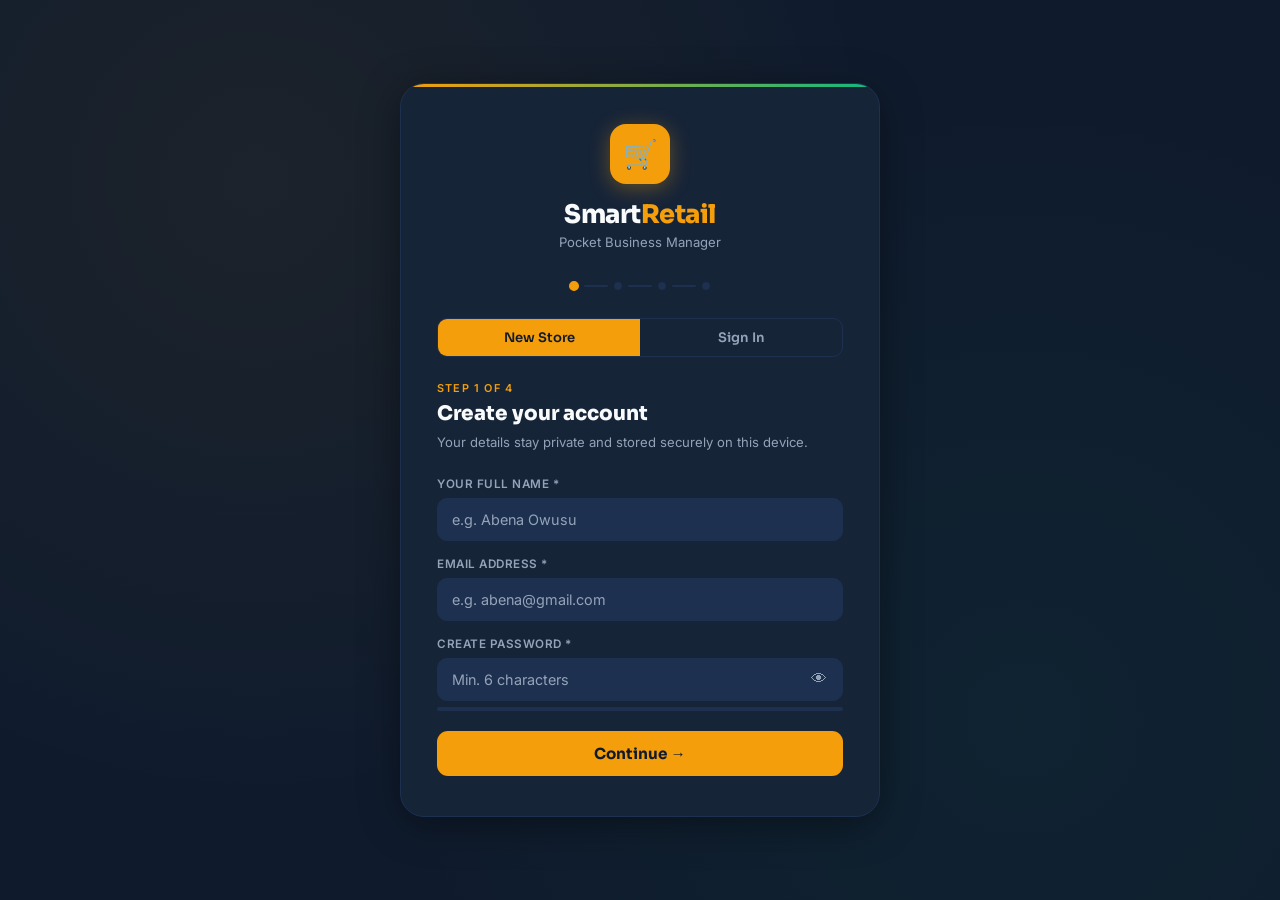
==== commit bdf709de: "new changes" ====
--- a/index.html
+++ b/index.html
@@ -7,6 +7,22 @@
 <link rel="preconnect" href="https://fonts.googleapis.com"/>
 <link href="https://fonts.googleapis.com/css2?family=Sora:wght@400;600;700;800&family=Inter:wght@400;500;600&display=swap" rel="stylesheet"/>
 <link rel="stylesheet" href="style.css"/>
+<!-- Early auth guard: redirect immediately if not logged in, before page renders -->
+<script>
+(function(){
+  try {
+    var raw = localStorage.getItem('sr_profile');
+    if (!raw) { window.location.replace('auth.html'); }
+    else {
+      var p = JSON.parse(raw);
+      // Validate that the profile has required fields (fullName, email, loggedIn)
+      if (!p || !p.loggedIn || !p.email) { window.location.replace('auth.html'); }
+    }
+  } catch(e) {
+    window.location.replace('auth.html');
+  }
+})();
+</script>
 </head>
 <body>
  
